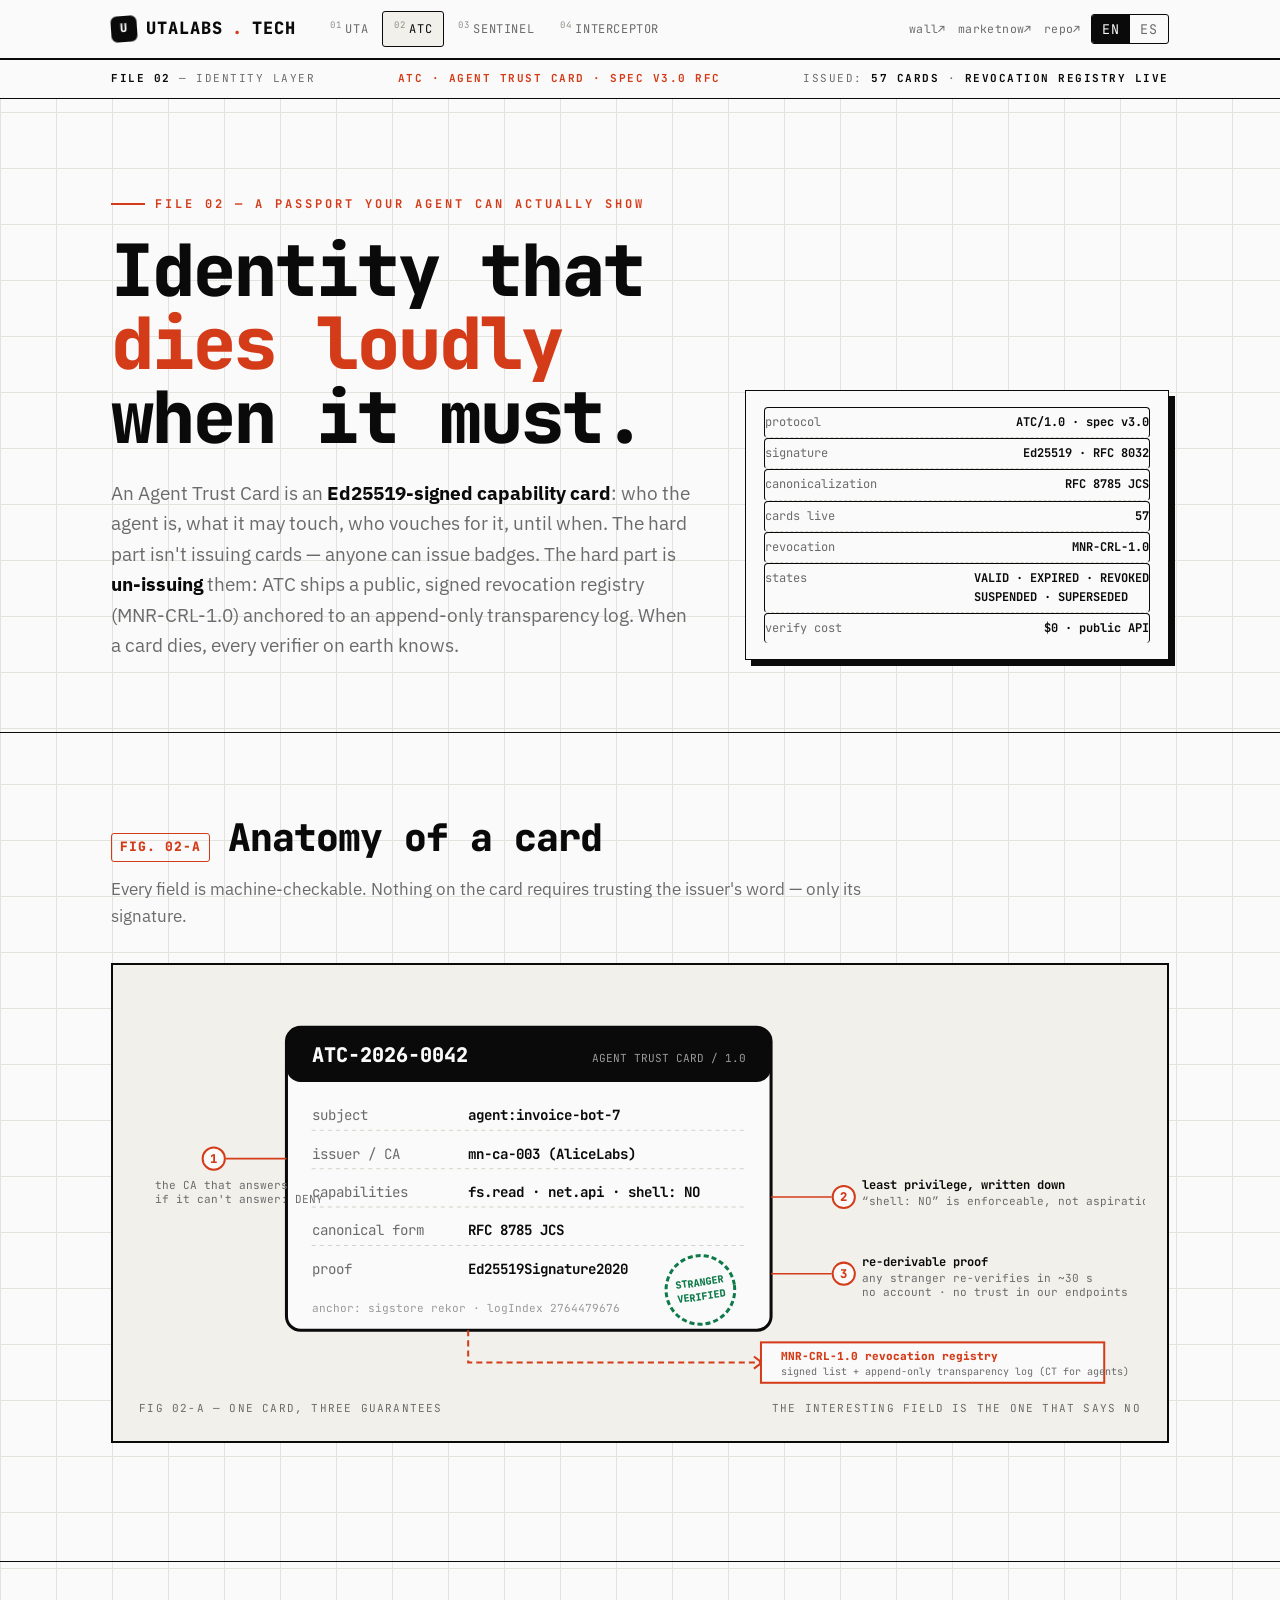
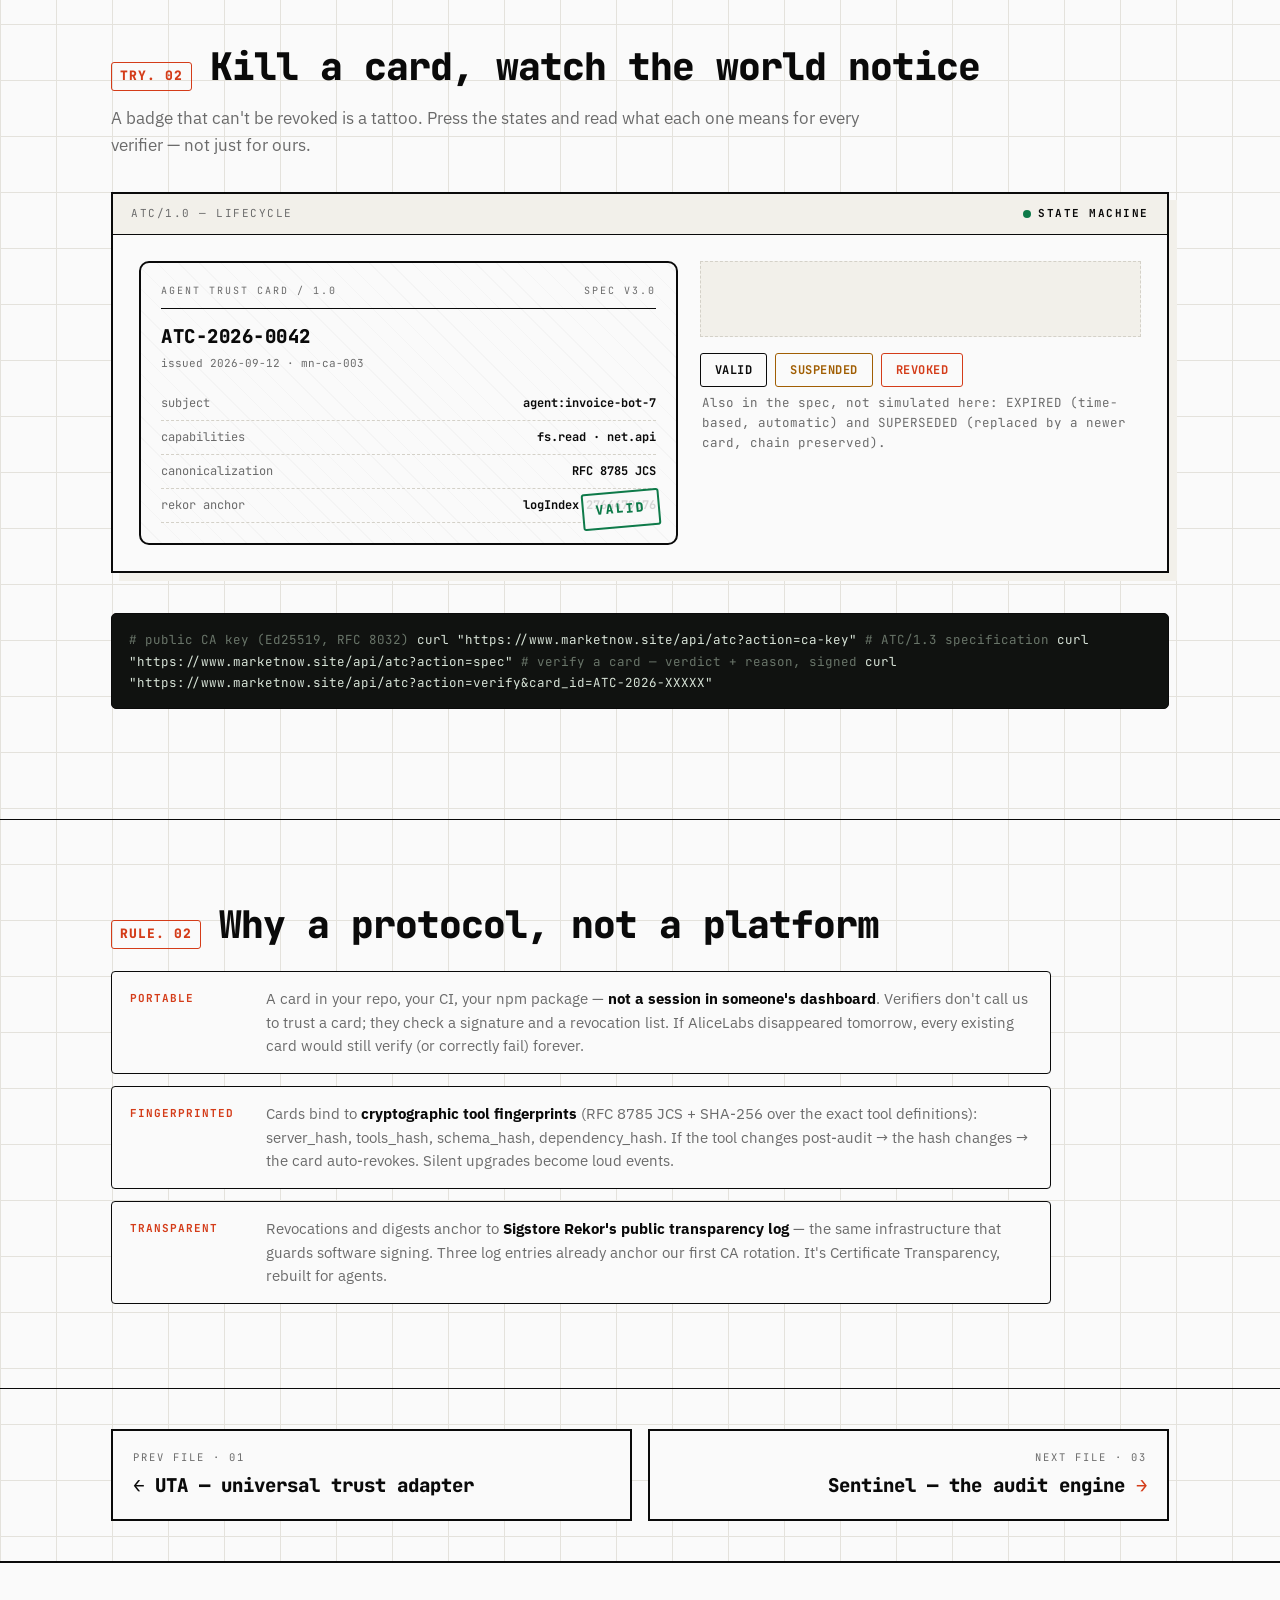
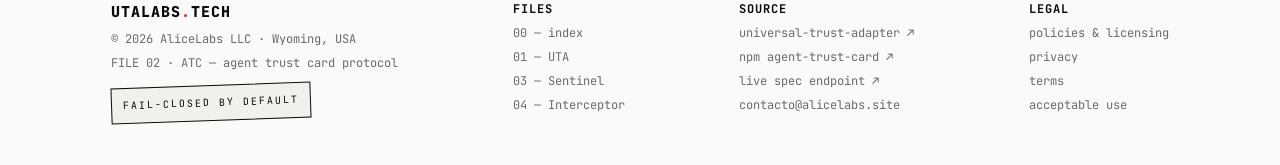
==== atc/index.html @ b71dba7b "Rebuild utalabs.tech as multi-file product cabinet - remove old single-page UTA site - add FILE 01-0" ====
<!DOCTYPE html>
<html lang="en" data-lang="en">
<head>
<meta charset="UTF-8">
<meta name="viewport" content="width=device-width, initial-scale=1.0">
<title>FILE 02 · ATC — agent trust card protocol · utalabs.tech</title>
<meta name="description" content="ATC/1.0 — the Agent Trust Card protocol: Ed25519-signed capability cards for AI agents, RFC 8785 canonicalization, public revocation registry (MNR-CRL-1.0) and a five-state lifecycle. 57 cards live. By AliceLabs LLC.">
<link rel="canonical" href="https://utalabs.tech/atc/">
<link rel="icon" href="data:image/svg+xml,%3Csvg xmlns='http://www.w3.org/2000/svg' viewBox='0 0 32 32'%3E%3Crect width='32' height='32' rx='6' fill='%230a0a0a'/%3E%3Cpath d='M8 10 L8 22 M8 22 L16 9 L24 22 M24 10 L24 22' stroke='%23d43c19' stroke-width='2.6' fill='none' stroke-linecap='square'/%3E%3C/svg%3E">
<link rel="preconnect" href="https://fonts.googleapis.com">
<link rel="preconnect" href="https://fonts.gstatic.com" crossorigin>
<link href="https://fonts.googleapis.com/css2?family=JetBrains+Mono:wght@400;500;700;800&family=IBM+Plex+Sans:wght@400;500;600;700&display=swap" rel="stylesheet">
<link rel="stylesheet" href="/assets/site.css">
</head>
<body>

<nav class="topbar">
  <div class="wrap">
    <a class="brand" href="/"><span class="stamp">U</span>UTALABS<span style="color:var(--signal)">.</span>TECH</a>
    <div class="navfiles">
      <a href="/uta/"><sup>01</sup>UTA</a>
      <a href="/atc/" class="on"><sup>02</sup>ATC</a>
      <a href="/sentinel/"><sup>03</sup>SENTINEL</a>
      <a href="/interceptor/"><sup>04</sup>INTERCEPTOR</a>
    </div>
    <div class="navright">
      <div class="extlinks">
        <a href="https://wall.utalabs.tech">wall↗</a>
        <a href="https://www.marketnow.site">marketnow↗</a>
        <a href="https://github.com/alicelabs-llc/universal-trust-adapter">repo↗</a>
      </div>
      <div class="langsw">
        <button data-setlang="en" class="on">EN</button>
        <button data-setlang="es">ES</button>
      </div>
    </div>
  </div>
</nav>

<div class="filestrip">
  <div class="wrap">
    <span><b>FILE 02</b> — identity layer</span>
    <span class="fs-signal">ATC · agent trust card · spec v3.0 RFC</span>
    <span>issued: <b>57 cards</b> · <b class="ok">revocation registry live</b></span>
  </div>
</div>

<header class="hero">
  <div class="wrap herorow">
    <div>
      <div class="kick" data-en="File 02 — a passport your agent can actually show" data-es="Archivo 02 — un pasaporte que tu agente sí puede mostrar">File 02 — a passport your agent can actually show</div>
      <h1 class="mega" data-en='Identity that <em>dies loudly</em> when it must.' data-es='Identidad que <em>muere en voz alta</em> cuando debe hacerlo.'>Identity that <em>dies loudly</em> when it must.</h1>
      <p class="tagline" data-en="An Agent Trust Card is an <b>Ed25519-signed capability card</b>: who the agent is, what it may touch, who vouches for it, until when. The hard part isn't issuing cards — anyone can issue badges. The hard part is <b>un-issuing</b> them: ATC ships a public, signed revocation registry (MNR-CRL-1.0) anchored to an append-only transparency log. When a card dies, every verifier on earth knows." data-es="Una Agent Trust Card es una <b>tarjeta de capacidades firmada con Ed25519</b>: quién es el agente, qué puede tocar, quién responde por él, hasta cuándo. Lo difícil no es emitir tarjetas — cualquiera emite badges. Lo difícil es <b>des-emitirlas</b>: ATC trae un registro público de revocación firmado (MNR-CRL-1.0) anclado a un log de transparencia append-only. Cuando una tarjeta muere, todo verificador del planeta se entera.">
        An Agent Trust Card is an <b>Ed25519-signed capability card</b>: who the agent is, what it may touch, who vouches for it, until when. The hard part isn't issuing cards — anyone can issue badges. The hard part is <b>un-issuing</b> them: ATC ships a public, signed revocation registry (MNR-CRL-1.0) anchored to an append-only transparency log. When a card dies, every verifier on earth knows.
      </p>
    </div>
    <aside class="herometa rv">
      <div class="row"><span>protocol</span><b>ATC/1.0 · spec v3.0</b></div>
      <div class="row"><span>signature</span><b>Ed25519 · RFC 8032</b></div>
      <div class="row"><span>canonicalization</span><b>RFC 8785 JCS</b></div>
      <div class="row"><span>cards live</span><b>57</b></div>
      <div class="row"><span>revocation</span><b>MNR-CRL-1.0</b></div>
      <div class="row"><span>states</span><b>VALID · EXPIRED · REVOKED<br>SUSPENDED · SUPERSEDED</b></div>
      <div class="row"><span>verify cost</span><b class="ok">$0 · public API</b></div>
    </aside>
  </div>
</header>

<!-- ============ CARD ANATOMY ============ -->
<section class="blk">
  <div class="wrap">
    <div class="sec-head rv"><span class="no">FIG. 02-A</span><h2 data-en="Anatomy of a card" data-es="Anatomía de una tarjeta">Anatomy of a card</h2></div>
    <p class="lede rv" data-en="Every field is machine-checkable. Nothing on the card requires trusting the issuer's word — only its signature." data-es="Cada campo es verificable por máquina. Nada en la tarjeta requiere confiar en la palabra del emisor — solo en su firma.">
      Every field is machine-checkable. Nothing on the card requires trusting the issuer's word — only its signature.
    </p>
    <figure class="dgm fig rv">
      <svg viewBox="0 0 1000 400" width="100%" style="min-width:700px" role="img" aria-label="ATC card anatomy">
        <!-- card body -->
        <g>
          <rect x="150" y="40" width="480" height="300" rx="14" fill="#fafafa" stroke="#0a0a0a" stroke-width="3"/>
          <rect x="150" y="40" width="480" height="54" rx="14" fill="#0a0a0a"/>
          <text x="175" y="74" font-family="JetBrains Mono" font-weight="800" font-size="20" fill="#fafafa">ATC-2026-0042</text>
          <text x="605" y="74" text-anchor="end" font-family="JetBrains Mono" font-size="11" fill="#9a9a9a">AGENT TRUST CARD / 1.0</text>
          <g font-family="JetBrains Mono" font-size="14">
            <text x="175" y="132" fill="#6b6b6b">subject</text><text x="330" y="132" fill="#0a0a0a" font-weight="700">agent:invoice-bot-7</text>
            <line x1="175" y1="142" x2="605" y2="142" stroke="#d4d1c8" stroke-width="1" stroke-dasharray="4 4"/>
            <text x="175" y="170" fill="#6b6b6b">issuer / CA</text><text x="330" y="170" fill="#0a0a0a" font-weight="700">mn-ca-003 (AliceLabs)</text>
            <line x1="175" y1="180" x2="605" y2="180" stroke="#d4d1c8" stroke-width="1" stroke-dasharray="4 4"/>
            <text x="175" y="208" fill="#6b6b6b">capabilities</text><text x="330" y="208" fill="#0a0a0a" font-weight="700">fs.read · net.api · shell: NO</text>
            <line x1="175" y1="218" x2="605" y2="218" stroke="#d4d1c8" stroke-width="1" stroke-dasharray="4 4"/>
            <text x="175" y="246" fill="#6b6b6b">canonical form</text><text x="330" y="246" fill="#0a0a0a" font-weight="700">RFC 8785 JCS</text>
            <line x1="175" y1="256" x2="605" y2="256" stroke="#d4d1c8" stroke-width="1" stroke-dasharray="4 4"/>
            <text x="175" y="284" fill="#6b6b6b">proof</text><text x="330" y="284" fill="#0a0a0a" font-weight="700">Ed25519Signature2020</text>
            <text x="175" y="322" fill="#9a9a9a" font-size="11">anchor: sigstore rekor · logIndex 2764479676</text>
          </g>
          <!-- seal -->
          <g transform="rotate(-8 560 300)">
            <circle cx="560" cy="300" r="34" fill="none" stroke="#0e7a49" stroke-width="3" stroke-dasharray="5 3"/>
            <text x="560" y="296" text-anchor="middle" font-family="JetBrains Mono" font-size="10" font-weight="800" fill="#0e7a49">STRANGER</text>
            <text x="560" y="310" text-anchor="middle" font-family="JetBrains Mono" font-size="10" font-weight="800" fill="#0e7a49">VERIFIED</text>
          </g>
        </g>
        <!-- callouts -->
        <g font-family="JetBrains Mono" font-size="12" fill="#0a0a0a">
          <line x1="150" y1="170" x2="90" y2="170" stroke="#d43c19" stroke-width="1.6"/>
          <circle cx="78" cy="170" r="11" fill="#fafafa" stroke="#d43c19" stroke-width="2"/>
          <text x="78" y="174" text-anchor="middle" fill="#d43c19" font-weight="800">1</text>
          <text x="20" y="200" fill="#6b6b6b" font-size="11">the CA that answers</text>
          <text x="20" y="214" fill="#6b6b6b" font-size="11">if it can't answer: DENY</text>

          <line x1="630" y1="208" x2="690" y2="208" stroke="#d43c19" stroke-width="1.6"/>
          <circle cx="702" cy="208" r="11" fill="#fafafa" stroke="#d43c19" stroke-width="2"/>
          <text x="702" y="212" text-anchor="middle" fill="#d43c19" font-weight="800">2</text>
          <text x="720" y="200" fill="#0a0a0a" font-weight="700">least privilege, written down</text>
          <text x="720" y="216" fill="#6b6b6b" font-size="11">“shell: NO” is enforceable, not aspirational</text>

          <line x1="630" y1="284" x2="690" y2="284" stroke="#d43c19" stroke-width="1.6"/>
          <circle cx="702" cy="284" r="11" fill="#fafafa" stroke="#d43c19" stroke-width="2"/>
          <text x="702" y="288" text-anchor="middle" fill="#d43c19" font-weight="800">3</text>
          <text x="720" y="276" fill="#0a0a0a" font-weight="700">re-derivable proof</text>
          <text x="720" y="292" fill="#6b6b6b" font-size="11">any stranger re-verifies in ~30 s</text>
          <text x="720" y="306" fill="#6b6b6b" font-size="11">no account · no trust in our endpoints</text>
        </g>
        <!-- revocation lane -->
        <g font-family="JetBrains Mono" font-size="11">
          <path d="M 330 340 L 330 372 L 620 372" fill="none" stroke="#d43c19" stroke-width="2" stroke-dasharray="6 4"/>
          <path d="M 613 366 L 621 372 L 613 378" fill="none" stroke="#d43c19" stroke-width="2"/>
          <rect x="620" y="352" width="340" height="40" fill="#fafafa" stroke="#d43c19" stroke-width="2"/>
          <text x="640" y="369" fill="#d43c19" font-weight="800">MNR-CRL-1.0 revocation registry</text>
          <text x="640" y="384" fill="#6b6b6b" font-size="10">signed list + append-only transparency log (CT for agents)</text>
        </g>
      </svg>
      <figcaption><span>fig 02-a — one card, three guarantees</span><span>the interesting field is the one that says NO</span></figcaption>
    </figure>
  </div>
</section>

<!-- ============ LIFECYCLE SIM ============ -->
<section class="blk">
  <div class="wrap">
    <div class="sec-head rv"><span class="no">TRY. 02</span><h2 data-en="Kill a card, watch the world notice" data-es="Mata una tarjeta, mira al mundo enterarse">Kill a card, watch the world notice</h2></div>
    <p class="lede rv" data-en="A badge that can't be revoked is a tattoo. Press the states and read what each one means for every verifier — not just for ours." data-es="Un badge que no se puede revocar es un tatuaje. Aprieta los estados y lee qué significa cada uno para todo verificador — no solo para el nuestro.">
      A badge that can't be revoked is a tattoo. Press the states and read what each one means for every verifier — not just for ours.
    </p>

    <div class="sim rv" id="atc-sim">
      <div class="sim-head">
        <span>ATC/1.0 — lifecycle</span>
        <span class="live"><i></i><span data-en="state machine" data-es="máquina de estados">state machine</span></span>
      </div>
      <div class="sim-body">
        <div class="atcgrid">
          <div class="atccard" id="atc-card" data-state="VALID">
            <div class="ac-top"><span>agent trust card / 1.0</span><span>spec v3.0</span></div>
            <div class="ac-id">ATC-2026-0042</div>
            <div class="ac-sub">issued 2026-09-12 · mn-ca-003</div>
            <div style="margin-top:14px">
              <div class="ac-field"><span>subject</span><b>agent:invoice-bot-7</b></div>
              <div class="ac-field"><span>capabilities</span><b>fs.read · net.api</b></div>
              <div class="ac-field"><span>canonicalization</span><b>RFC 8785 JCS</b></div>
              <div class="ac-field"><span>rekor anchor</span><b>logIndex 2764479676</b></div>
            </div>
            <div class="ac-state" data-en="VALID" data-es="VALID">VALID</div>
          </div>
          <div class="statelog">
            <p id="atc-log"></p>
            <div class="atc-btns">
              <button class="tbtn" data-atc="VALID" onclick="atcSet('VALID')">VALID</button>
              <button class="tbtn" data-atc="SUSPENDED" onclick="atcSet('SUSPENDED')" style="border-color:var(--amber);color:var(--amber)">SUSPENDED</button>
              <button class="tbtn danger" data-atc="REVOKED" onclick="atcSet('REVOKED')">REVOKED</button>
            </div>
            <p class="small" style="border:0;background:none;padding:6px 2px" data-en="Also in the spec, not simulated here: EXPIRED (time-based, automatic) and SUPERSEDED (replaced by a newer card, chain preserved)." data-es="También en la spec, no simulado aquí: EXPIRED (por tiempo, automático) y SUPERSEDED (reemplazada por una tarjeta más nueva, cadena preservada).">
              Also in the spec, not simulated here: EXPIRED (time-based, automatic) and SUPERSEDED (replaced by a newer card, chain preserved).
            </p>
          </div>
        </div>
      </div>
    </div>

    <div class="codebox mt2 rv">
      <div class="code"><span class="c"># public CA key (Ed25519, RFC 8032)</span>
curl "https://www.marketnow.site/api/atc?action=ca-key"

<span class="c"># ATC/1.3 specification</span>
curl "https://www.marketnow.site/api/atc?action=spec"

<span class="c"># verify a card — verdict + reason, signed</span>
curl "https://www.marketnow.site/api/atc?action=verify&amp;card_id=ATC-2026-XXXXX"</div>
    </div>
  </div>
</section>

<!-- ============ WHY IT MATTERS ============ -->
<section class="blk">
  <div class="wrap">
    <div class="sec-head rv"><span class="no">RULE. 02</span><h2 data-en="Why a protocol, not a platform" data-es="Por qué un protocolo, no una plataforma">Why a protocol, not a platform</h2></div>
    <div class="rows mt2">
      <div class="row rv"><div class="b">portable</div><p data-en="A card in your repo, your CI, your npm package — <b>not a session in someone's dashboard</b>. Verifiers don't call us to trust a card; they check a signature and a revocation list. If AliceLabs disappeared tomorrow, every existing card would still verify (or correctly fail) forever." data-es="Una tarjeta en tu repo, tu CI, tu paquete npm — <b>no una sesión en el dashboard de otro</b>. Los verificadores no nos llaman para confiar en una tarjeta; chequean una firma y una lista de revocación. Si AliceLabs desapareciera mañana, cada tarjeta existente seguiría verificando (o fallando correctamente) para siempre.">A card in your repo, your CI, your npm package — <b>not a session in someone's dashboard</b>. Verifiers don't call us to trust a card; they check a signature and a revocation list. If AliceLabs disappeared tomorrow, every existing card would still verify (or correctly fail) forever.</p></div>
      <div class="row rv"><div class="b">fingerprinted</div><p data-en="Cards bind to <b>cryptographic tool fingerprints</b> (RFC 8785 JCS + SHA-256 over the exact tool definitions): server_hash, tools_hash, schema_hash, dependency_hash. If the tool changes post-audit → the hash changes → the card auto-revokes. Silent upgrades become loud events." data-es="Las tarjetas se vinculan a <b>fingerprints criptográficos de tools</b> (RFC 8785 JCS + SHA-256 sobre las definiciones exactas): server_hash, tools_hash, schema_hash, dependency_hash. Si la tool cambia post-auditoría → el hash cambia → la tarjeta se auto-revoca. Los upgrades silenciosos se vuelven eventos ruidosos.">Cards bind to <b>cryptographic tool fingerprints</b> (RFC 8785 JCS + SHA-256 over the exact tool definitions): server_hash, tools_hash, schema_hash, dependency_hash. If the tool changes post-audit → the hash changes → the card auto-revokes. Silent upgrades become loud events.</p></div>
      <div class="row rv"><div class="b">transparent</div><p data-en="Revocations and digests anchor to <b>Sigstore Rekor's public transparency log</b> — the same infrastructure that guards software signing. Three log entries already anchor our first CA rotation. It's Certificate Transparency, rebuilt for agents." data-es="Las revocaciones y digests se anclan al <b>log público de transparencia de Sigstore Rekor</b> — la misma infraestructura que guarda la firma de software. Tres entradas del log ya anclan nuestra primera rotación de CA. Es Certificate Transparency, reconstruido para agentes.">Revocations and digests anchor to <b>Sigstore Rekor's public transparency log</b> — the same infrastructure that guards software signing. Three log entries already anchor our first CA rotation. It's Certificate Transparency, rebuilt for agents.</p></div>
    </div>
  </div>
</section>

<!-- ============ NAV ============ -->
<div class="wrap">
  <div class="filennav">
    <a href="/uta/">
      <div class="fno">prev file · 01</div>
      <div class="ft">← UTA — universal trust adapter</div>
    </a>
    <a class="next" href="/sentinel/">
      <div class="fno">next file · 03</div>
      <div class="ft">Sentinel — the audit engine <span>→</span></div>
    </a>
  </div>
</div>

<footer>
  <div class="wrap">
    <div class="fcol">
      <div class="fbrand">UTALABS<span style="color:var(--signal)">.</span>TECH</div>
      <div>© 2026 AliceLabs LLC · Wyoming, USA</div>
      <div>FILE 02 · ATC — agent trust card protocol</div>
      <div><span class="fseal">FAIL-CLOSED BY DEFAULT</span></div>
    </div>
    <div class="fcol">
      <b>FILES</b><br>
      <a href="/">00 — index</a><br>
      <a href="/uta/">01 — UTA</a><br>
      <a href="/sentinel/">03 — Sentinel</a><br>
      <a href="/interceptor/">04 — Interceptor</a>
    </div>
    <div class="fcol">
      <b>SOURCE</b><br>
      <a href="https://github.com/alicelabs-llc/universal-trust-adapter">universal-trust-adapter ↗</a><br>
      <a href="https://www.npmjs.com/package/agent-trust-card">npm agent-trust-card ↗</a><br>
      <a href="https://www.marketnow.site/api/atc?action=spec">live spec endpoint ↗</a><br>
      <a href="mailto:contacto@alicelabs.site">contacto@alicelabs.site</a>
    </div>
    <div class="fcol">
      <b>LEGAL</b><br>
      <a href="/policies/">policies &amp; licensing</a><br>
      <a href="/policies/#privacy">privacy</a><br>
      <a href="/policies/#terms">terms</a><br>
      <a href="/policies/#aups">acceptable use</a>
    </div>
  </div>
</footer>

<script src="/assets/site.js"></script>
</body>
</html>
---- assets/site.css ----
/* ============================================================
   UTALABS.TECH — field-manual design system
   paper white / ink / signal red / pass green — no AI gradients
   ============================================================ */
:root{
  --paper:#fafafa;
  --paper-2:#f2f0ea;
  --ink:#0a0a0a;
  --signal:#d43c19;
  --pass:#0e7a49;
  --amber:#a05e03;
  --edge:#e4e2dc;
  --edge-2:#d4d1c8;
  --thread:#9a9a9a;
  --muted:#6b6b6b;
  --faint:#8f8d86;
  --mono:'JetBrains Mono','IBM Plex Mono',ui-monospace,'Courier New',monospace;
  --sans:'IBM Plex Sans',-apple-system,BlinkMacSystemFont,'Segoe UI',Roboto,Arial,sans-serif;
  --gutter:clamp(18px,4vw,64px);
  --maxw:1160px;
}
*{margin:0;padding:0;box-sizing:border-box}
html{scroll-behavior:smooth}
body{
  background:var(--paper);
  color:var(--ink);
  font-family:var(--sans);
  font-size:16px;
  line-height:1.6;
  -webkit-font-smoothing:antialiased;
  background-image:
    linear-gradient(var(--edge) 1px,transparent 1px),
    linear-gradient(90deg,var(--edge) 1px,transparent 1px);
  background-size:56px 56px;
}
::selection{background:var(--signal);color:#fff}
a{color:inherit}
img,svg{display:block;max-width:100%}
button{font-family:inherit;cursor:pointer}
.wrap{max-width:var(--maxw);margin:0 auto;padding:0 var(--gutter)}

/* ---------- top file tab / nav ---------- */
.topbar{
  position:sticky;top:0;z-index:50;
  background:rgba(250,250,250,.94);
  backdrop-filter:blur(8px);
  border-bottom:2px solid var(--ink);
}
.topbar .wrap{
  display:flex;align-items:center;gap:18px;
  min-height:58px;flex-wrap:wrap;padding-top:6px;padding-bottom:6px;
}
.brand{
  font-family:var(--mono);font-weight:800;font-size:17px;
  letter-spacing:1px;text-decoration:none;display:flex;align-items:center;gap:9px;
  white-space:nowrap;
}
.brand .stamp{
  width:26px;height:26px;border:2px solid var(--ink);border-radius:6px;
  display:grid;place-items:center;font-size:12px;font-weight:800;
  background:var(--ink);color:var(--paper);
  transform:rotate(-4deg);
}
.navfiles{display:flex;gap:2px;flex-wrap:wrap;align-items:center;margin-left:4px}
.navfiles a{
  font-family:var(--mono);font-size:12px;letter-spacing:.6px;
  text-decoration:none;padding:6px 11px;border:1px solid transparent;
  color:var(--muted);border-radius:3px;white-space:nowrap;
}
.navfiles a sup{color:var(--faint);font-size:9px;margin-right:4px}
.navfiles a:hover{color:var(--ink);border-color:var(--ink)}
.navfiles a.on{color:var(--ink);border-color:var(--ink);background:var(--paper-2)}
.navright{margin-left:auto;display:flex;gap:10px;align-items:center}
.extlinks{display:flex;gap:12px}
.extlinks a{
  font-family:var(--mono);font-size:11.5px;color:var(--muted);
  text-decoration:none;letter-spacing:.4px;white-space:nowrap;
}
.extlinks a:hover{color:var(--signal)}
.langsw{
  display:flex;border:1.5px solid var(--ink);border-radius:3px;overflow:hidden;
  font-family:var(--mono);font-size:11px;font-weight:700;
}
.langsw button{
  background:transparent;border:0;padding:5px 10px;color:var(--muted);
  letter-spacing:1px;
}
.langsw button.on{background:var(--ink);color:var(--paper)}

/* ---------- dossier header strip ---------- */
.filestrip{border-bottom:1.5px solid var(--ink);background:var(--paper)}
.filestrip .wrap{
  display:flex;justify-content:space-between;gap:14px;flex-wrap:wrap;
  padding-top:10px;padding-bottom:10px;
  font-family:var(--mono);font-size:11px;letter-spacing:1.5px;
  color:var(--muted);text-transform:uppercase;
}
.filestrip b{color:var(--ink)}
.filestrip .fs-signal{color:var(--signal);font-weight:700}

/* ---------- hero ---------- */
.hero{padding:clamp(48px,8vw,96px) 0 clamp(40px,6vw,72px);border-bottom:1.5px solid var(--ink)}
.kick{
  font-family:var(--mono);font-size:12px;letter-spacing:3px;text-transform:uppercase;
  color:var(--signal);font-weight:700;margin-bottom:20px;display:flex;align-items:center;gap:10px;
}
.kick::before{content:"";width:34px;height:2px;background:var(--signal)}
h1.mega{
  font-family:var(--mono);
  font-size:clamp(34px,6.4vw,72px);
  line-height:1.02;font-weight:800;letter-spacing:-2px;
  max-width:900px;
}
h1.mega em{font-style:normal;color:var(--signal)}
h1.mega .hl{background:linear-gradient(transparent 58%,rgba(212,60,25,.22) 58%)}
.tagline{margin-top:24px;font-size:clamp(16px,2vw,19px);color:var(--muted);max-width:680px}
.tagline b{color:var(--ink)}
.herorow{display:grid;grid-template-columns:1.25fr .9fr;gap:44px;align-items:end}
@media(max-width:900px){.herorow{grid-template-columns:1fr}}
.herometa{
  font-family:var(--mono);font-size:12px;color:var(--muted);
  border:1.5px solid var(--ink);background:var(--paper);
  padding:16px 18px;box-shadow:6px 6px 0 var(--ink);
}
.herometa .row{display:flex;justify-content:space-between;gap:12px;padding:5px 0;border-bottom:1px dashed var(--edge-2)}
.herometa .row:last-child{border-bottom:0}
.herometa .row b{color:var(--ink)}
.herometa .ok{color:var(--pass);font-weight:700}

/* ---------- sections ---------- */
section.blk{padding:clamp(44px,7vw,84px) 0;border-bottom:1.5px solid var(--ink)}
.sec-head{display:flex;align-items:baseline;gap:18px;flex-wrap:wrap;margin-bottom:14px}
.sec-head .no{
  font-family:var(--mono);font-weight:800;font-size:13px;color:var(--signal);
  border:1.5px solid var(--signal);border-radius:3px;padding:3px 8px;letter-spacing:1px;
}
.sec-head h2{
  font-family:var(--mono);font-size:clamp(24px,3.6vw,38px);
  font-weight:800;letter-spacing:-1px;line-height:1.08;
}
.lede{color:var(--muted);font-size:16.5px;max-width:760px;margin-bottom:34px}
.lede b{color:var(--ink)}

/* ---------- product cards (home) ---------- */
.grid-products{display:grid;grid-template-columns:repeat(2,1fr);gap:20px}
@media(max-width:860px){.grid-products{grid-template-columns:1fr}}
.pcard{
  border:2px solid var(--ink);background:var(--paper);
  display:flex;flex-direction:column;text-decoration:none;
  transition:transform .16s ease,box-shadow .16s ease;position:relative;overflow:hidden;
}
.pcard:hover{transform:translate(-3px,-3px);box-shadow:7px 7px 0 var(--ink)}
.pcard .pc-top{
  display:flex;justify-content:space-between;align-items:center;gap:10px;
  padding:12px 16px;border-bottom:1.5px solid var(--ink);
  font-family:var(--mono);font-size:11px;letter-spacing:1.5px;text-transform:uppercase;color:var(--muted);
}
.pcard .pc-top .idx{color:var(--signal);font-weight:800}
.pcard .pc-body{padding:20px 20px 14px;display:grid;grid-template-columns:1fr;gap:14px}
.pcard h3{font-family:var(--mono);font-size:21px;font-weight:800;letter-spacing:-.5px}
.pcard h3 small{display:block;font-size:11px;letter-spacing:2px;color:var(--muted);font-weight:500;margin-top:3px;text-transform:uppercase}
.pcard p{color:var(--muted);font-size:14.5px}
.pcard p b{color:var(--ink)}
.pcard .pc-art{border:1.5px dashed var(--edge-2);background:var(--paper-2);padding:10px;margin-top:auto}
.pcard .pc-foot{
  display:flex;justify-content:space-between;align-items:center;gap:10px;
  padding:11px 16px;border-top:1.5px solid var(--ink);
  font-family:var(--mono);font-size:11.5px;letter-spacing:1px;
}
.pcard .pc-foot .go{color:var(--signal);font-weight:700}
.pcard .badge{
  font-family:var(--mono);font-size:10px;font-weight:700;letter-spacing:1px;
  padding:3px 8px;border:1.5px solid var(--pass);color:var(--pass);border-radius:3px;text-transform:uppercase;
}
.pcard .badge.hook{border-color:var(--amber);color:var(--amber)}
.pcard .badge.ext{border-color:var(--muted);color:var(--muted)}

/* ---------- pipeline interactive (home) ---------- */
.pipebox{border:2px solid var(--ink);background:var(--paper);box-shadow:8px 8px 0 var(--paper-2)}
.pipe-scene{padding:18px clamp(10px,2vw,26px) 6px;overflow-x:auto}
.pipe-controls{
  display:flex;gap:10px;flex-wrap:wrap;align-items:center;
  border-top:1.5px solid var(--ink);padding:13px 18px;background:var(--paper-2);
}
.pipe-controls .lbl{font-family:var(--mono);font-size:11px;letter-spacing:1.5px;color:var(--muted);text-transform:uppercase;margin-right:4px}
.tbtn{
  font-family:var(--mono);font-size:12px;font-weight:700;letter-spacing:.5px;
  border:1.5px solid var(--ink);background:var(--paper);color:var(--ink);
  padding:8px 14px;border-radius:3px;transition:.14s;
}
.tbtn:hover{background:var(--ink);color:var(--paper)}
.tbtn.danger{border-color:var(--signal);color:var(--signal)}
.tbtn.danger:hover{background:var(--signal);color:#fff}
.tbtn.on{background:var(--ink);color:var(--paper)}
.pipe-note{
  padding:14px 18px;border-top:1.5px dashed var(--edge-2);
  font-family:var(--mono);font-size:12.5px;color:var(--muted);min-height:64px;
}
.pipe-note b{color:var(--ink)}
.pipe-note .v-allow{color:var(--pass);font-weight:700}
.pipe-note .v-block{color:var(--signal);font-weight:700}

/* ---------- stat strip ---------- */
.stats{display:grid;grid-template-columns:repeat(auto-fit,minmax(170px,1fr));border:2px solid var(--ink);background:var(--paper)}
.stats .st{padding:20px 18px;border-right:1.5px solid var(--ink)}
.stats .st:last-child{border-right:0}
@media(max-width:720px){.stats .st{border-bottom:1.5px solid var(--ink)}}
.stats .st .n{font-family:var(--mono);font-weight:800;font-size:clamp(22px,3vw,30px);letter-spacing:-1px;color:var(--ink)}
.stats .st .n .u{font-size:.55em;color:var(--signal)}
.stats .st .l{font-family:var(--mono);font-size:10.5px;letter-spacing:1.5px;text-transform:uppercase;color:var(--muted);margin-top:5px}

/* ---------- generic diagram frame ---------- */
.dgm{
  border:2px solid var(--ink);background:var(--paper-2);
  padding:clamp(10px,2vw,22px);overflow-x:auto;
}
.dgm figcaption{
  font-family:var(--mono);font-size:11px;letter-spacing:1.2px;color:var(--muted);
  padding:9px 4px 2px;text-transform:uppercase;display:flex;justify-content:space-between;gap:10px;flex-wrap:wrap;
}
.fig{margin:0 0 34px}

/* ---------- flow list rows ---------- */
.rows{display:flex;flex-direction:column;gap:12px;max-width:940px}
.row{
  display:flex;gap:16px;align-items:flex-start;
  border:1.5px solid var(--ink);border-radius:4px;padding:15px 18px;background:var(--paper);
}
.row .b{
  font-family:var(--mono);font-size:11px;font-weight:700;color:var(--signal);
  letter-spacing:1px;text-transform:uppercase;white-space:nowrap;min-width:120px;padding-top:3px;
}
.row p{color:var(--muted);font-size:14.8px}
.row p b{color:var(--ink)}
@media(max-width:640px){.row{flex-direction:column;gap:6px}}

/* ---------- interactive simulators ---------- */
.sim{
  border:2px solid var(--ink);background:var(--paper);
  box-shadow:8px 8px 0 var(--paper-2);margin:6px 0 40px;
}
.sim-head{
  display:flex;justify-content:space-between;align-items:center;gap:10px;flex-wrap:wrap;
  border-bottom:1.5px solid var(--ink);padding:11px 18px;background:var(--paper-2);
  font-family:var(--mono);font-size:11px;letter-spacing:1.5px;text-transform:uppercase;color:var(--muted);
}
.sim-head .live{display:inline-flex;align-items:center;gap:7px;color:var(--ink);font-weight:700}
.sim-head .live i{width:8px;height:8px;border-radius:50%;background:var(--pass);display:inline-block;animation:blink 1.6s infinite}
.sim-head .live.simon i{background:var(--signal)}
@keyframes blink{0%,100%{opacity:1}50%{opacity:.25}}
.sim-body{padding:clamp(14px,2.4vw,26px)}

/* uta translator */
.fmtgrid{display:flex;flex-wrap:wrap;gap:8px;margin-bottom:16px}
.fmt{
  font-family:var(--mono);font-size:12px;font-weight:700;
  border:1.5px solid var(--ink);background:var(--paper);padding:8px 12px;border-radius:3px;letter-spacing:.4px;
}
.fmt:hover{background:var(--paper-2)}
.fmt.on{background:var(--ink);color:var(--paper)}
.transit{display:grid;grid-template-columns:1fr 84px 1fr;gap:8px;align-items:stretch;margin-top:6px}
@media(max-width:700px){.transit{grid-template-columns:1fr}}
.tr-box{border:1.5px solid var(--ink);background:var(--paper-2);padding:14px;font-family:var(--mono);font-size:12px;min-height:150px}
.tr-box .tt{font-size:10px;letter-spacing:1.5px;color:var(--muted);text-transform:uppercase;margin-bottom:8px;padding-bottom:6px;border-bottom:1px dashed var(--edge-2)}
.tr-box .ln{padding:3px 0;color:var(--ink);white-space:pre-wrap;word-break:break-all}
.tr-arrow{display:grid;place-items:center;font-family:var(--mono);font-weight:800;color:var(--muted);font-size:12px}
.tr-arrow .pulse{color:var(--signal);font-size:20px}
.tr-verdict{
  margin-top:14px;border:1.5px solid var(--pass);border-radius:3px;padding:11px 15px;
  font-family:var(--mono);font-size:12.5px;color:var(--pass);font-weight:700;background:rgba(14,122,73,.06);
}
.tr-verdict.deny{border-color:var(--signal);color:var(--signal);background:rgba(212,60,25,.06)}

/* atc card machine */
.atcgrid{display:grid;grid-template-columns:1.1fr .9fr;gap:22px}
@media(max-width:820px){.atcgrid{grid-template-columns:1fr}}
.atccard{
  border:2px solid var(--ink);border-radius:10px;padding:20px;background:var(--paper);
  position:relative;font-family:var(--mono);min-height:250px;
  background-image:repeating-linear-gradient(45deg,transparent 0 14px,rgba(10,10,10,.025) 14px 15px);
  transition:.25s;
}
.atccard .ac-top{display:flex;justify-content:space-between;font-size:10px;letter-spacing:2px;color:var(--muted);text-transform:uppercase;border-bottom:1.5px solid var(--ink);padding-bottom:9px;margin-bottom:13px}
.atccard .ac-id{font-size:19px;font-weight:800;letter-spacing:.5px}
.atccard .ac-sub{font-size:11px;color:var(--muted);margin-top:3px}
.atccard .ac-field{display:flex;justify-content:space-between;gap:10px;font-size:12px;padding:7px 0;border-bottom:1px dashed var(--edge-2)}
.atccard .ac-field span{color:var(--muted)}
.atccard .ac-state{
  position:absolute;right:16px;bottom:16px;
  font-size:13px;font-weight:800;letter-spacing:2px;
  border:2px solid var(--pass);color:var(--pass);padding:6px 12px;border-radius:3px;
  transform:rotate(-5deg);background:rgba(250,250,250,.85);
}
.atccard[data-state="SUSPENDED"] .ac-state{border-color:var(--amber);color:var(--amber)}
.atccard[data-state="REVOKED"] .ac-state{border-color:var(--signal);color:var(--signal)}
.atccard[data-state="REVOKED"]{opacity:.75}
.atccard[data-state="REVOKED"]::after{
  content:"";position:absolute;inset:0;border-radius:8px;
  background:repeating-linear-gradient(-45deg,rgba(212,60,25,.08) 0 12px,transparent 12px 24px);
  pointer-events:none;
}
.atc-btns{display:flex;flex-wrap:wrap;gap:8px;margin-top:16px}
.statelog p{font-family:var(--mono);font-size:12.5px;color:var(--muted);min-height:76px;padding:12px;border:1.5px dashed var(--edge-2);background:var(--paper-2);margin-bottom:12px}
.statelog p b{color:var(--ink)}
.statelog p .bad{color:var(--signal);font-weight:700}
.statelog p .warn{color:var(--amber);font-weight:700}
.statelog p .good{color:var(--pass);font-weight:700}

/* sentinel scanner */
.scan-grid{display:grid;grid-template-columns:1fr 1fr;gap:22px}
@media(max-width:820px){.scan-grid{grid-template-columns:1fr}}
.layers{display:flex;flex-direction:column;gap:6px}
.layer{
  display:flex;align-items:center;gap:12px;font-family:var(--mono);font-size:12px;
  border:1.5px solid var(--edge-2);background:var(--paper);padding:9px 13px;border-radius:3px;color:var(--muted);
  transition:.2s;
}
.layer .no{font-weight:800;color:var(--faint);min-width:26px}
.layer .nm{flex:1}
.layer .rst{font-size:10px;letter-spacing:1px;font-weight:700;min-width:64px;text-align:right}
.layer.wait{border-color:var(--ink)}
.layer.run{border-color:var(--ink);background:#fff;color:var(--ink)}
.layer.run .no::after{content:"";display:inline-block;width:9px;height:9px;border:2px solid var(--signal);border-top-color:transparent;border-radius:50%;margin-left:7px;animation:spin .7s linear infinite;vertical-align:-1px}
@keyframes spin{to{transform:rotate(360deg)}}
.layer.ok{border-color:var(--pass)}
.layer.ok .rst{color:var(--pass)}
.layer.alert{border-color:var(--signal);background:rgba(212,60,25,.05)}
.layer.alert .rst{color:var(--signal)}
.scanreport{border:1.5px solid var(--ink);background:var(--paper-2);padding:15px;font-family:var(--mono);font-size:12px;min-height:220px}
.scanreport .tt{font-size:10px;letter-spacing:1.5px;color:var(--muted);text-transform:uppercase;border-bottom:1px dashed var(--edge-2);padding-bottom:7px;margin-bottom:9px}
.scanreport .ln{padding:3px 0;white-space:pre-wrap}
.scanreport .ln.hit{color:var(--signal);font-weight:700}
.scanreport .ln.passln{color:var(--pass)}

/* interceptor policy sim */
.term{
  border:1.5px solid var(--ink);background:#101210;color:#d7e3d7;border-radius:5px;
  font-family:var(--mono);font-size:13px;overflow:hidden;
}
.term .tbar{display:flex;gap:6px;padding:9px 13px;background:#1a1c1a;border-bottom:1px solid #2a2d2a}
.term .tbar i{width:10px;height:10px;border-radius:50%;background:#3a3d3a;display:block}
.term .tbar i:first-child{background:var(--signal)}
.term .tbar span{margin-left:9px;font-size:10.5px;letter-spacing:1.5px;color:#7d8a7d}
.term .tbody{padding:15px;min-height:190px;max-height:260px;overflow-y:auto;line-height:1.75}
.term .ln{white-space:pre-wrap;word-break:break-all}
.term .pr{color:#79b879}
.term .op-allow{color:#6ee7a0;font-weight:700}
.term .op-block{color:#ff7a5c;font-weight:700}
.term .dim{color:#697569}
.tcaps{display:flex;flex-wrap:wrap;gap:8px;margin-top:14px}
.tcap{
  font-family:var(--mono);font-size:11.5px;border:1.5px solid var(--ink);
  background:var(--paper);padding:7px 11px;border-radius:3px;
}
.tcap:hover{background:var(--ink);color:var(--paper)}
.tcap.bad{border-color:var(--signal);color:var(--signal)}
.tcap.bad:hover{background:var(--signal);color:#fff}
.policetags{display:flex;flex-wrap:wrap;gap:8px;margin-top:16px}
.ptag{font-family:var(--mono);font-size:10.5px;letter-spacing:.5px;border:1px dashed var(--ink);padding:4px 9px;border-radius:3px;color:var(--muted);background:var(--paper-2)}
.ptag b{color:var(--ink)}

/* honesty policy legend */
.legend{display:flex;gap:18px;flex-wrap:wrap;font-family:var(--mono);font-size:11.5px;color:var(--muted);margin:6px 0 26px}
.legend .li{display:flex;align-items:center;gap:8px}
.legend .solid{width:34px;height:0;border-top:2.5px solid var(--ink)}
.legend .dashed{width:34px;height:0;border-top:2.5px dashed var(--ink)}

/* two-col prose */
.duo{display:grid;grid-template-columns:1fr 1fr;gap:22px}
@media(max-width:820px){.duo{grid-template-columns:1fr}}
.note{
  border:1.5px solid var(--ink);border-left-width:6px;padding:16px 18px;background:var(--paper-2);
  font-size:14.5px;color:var(--muted);
}
.note b{color:var(--ink)}
.note.red{border-left-color:var(--signal)}
.note.green{border-left-color:var(--pass)}
.note.amber{border-left-color:var(--amber)}

/* code / terminal static */
.code{
  font-family:var(--mono);font-size:12.5px;background:#101210;color:#d7e3d7;
  border-radius:5px;padding:15px 17px;overflow-x:auto;line-height:1.7;
  border:1.5px solid var(--ink);
}
.code .c{color:#697569}
.code .k{color:#e8b16b}
.code .s{color:#9ad29a}
.code .hl2{color:#ff9d85}
.codebox{margin:0 0 26px}

/* faq */
.faq{border-top:1.5px solid var(--ink);max-width:940px}
.faq details{border-bottom:1.5px solid var(--ink)}
.faq summary{
  list-style:none;cursor:pointer;display:flex;justify-content:space-between;gap:14px;align-items:center;
  padding:17px 4px;font-family:var(--mono);font-size:14.5px;font-weight:700;
}
.faq summary::-webkit-details-marker{display:none}
.faq summary .pm{font-family:var(--mono);color:var(--signal);font-weight:800;font-size:17px}
.faq details[open] summary .pm{transform:rotate(45deg)}
.faq .fa{padding:0 4px 18px;color:var(--muted);font-size:14.5px;max-width:800px}
.faq .fa b{color:var(--ink)}

/* evidence table */
.ev{width:100%;border-collapse:collapse;font-size:13.5px}
.ev th{
  font-family:var(--mono);font-size:10.5px;letter-spacing:1.5px;text-transform:uppercase;
  color:var(--muted);text-align:left;padding:10px 12px;border-bottom:2px solid var(--ink);
}
.ev td{padding:12px;border-bottom:1px solid var(--edge-2);vertical-align:top;color:var(--muted)}
.ev td:first-child{font-family:var(--mono);font-weight:700;color:var(--ink);white-space:nowrap}
.ev td a{color:var(--signal);text-decoration:none;border-bottom:1px solid rgba(212,60,25,.35)}
.ev td a:hover{border-bottom-color:var(--signal)}
.evwrap{overflow-x:auto;margin:0 0 10px}

/* page footer nav (next file / prev file) */
.filennav{display:grid;grid-template-columns:1fr 1fr;gap:16px;padding:40px 0}
@media(max-width:700px){.filennav{grid-template-columns:1fr}}
.filennav a{
  border:2px solid var(--ink);padding:18px 20px;text-decoration:none;background:var(--paper);
  transition:.15s;display:block;
}
.filennav a:hover{box-shadow:6px 6px 0 var(--ink);transform:translate(-2px,-2px)}
.filennav .fno{font-family:var(--mono);font-size:10.5px;letter-spacing:2px;color:var(--muted);text-transform:uppercase}
.filennav .ft{font-family:var(--mono);font-weight:800;font-size:19px;margin-top:5px}
.filennav .next{text-align:right}
.filennav .ft span{color:var(--signal)}

/* footer */
footer{border-top:2.5px solid var(--ink);padding:34px 0 44px;background:var(--paper)}
footer .wrap{display:flex;justify-content:space-between;gap:18px;flex-wrap:wrap}
footer .fcol{font-family:var(--mono);font-size:12px;color:var(--muted);line-height:2}
footer .fcol a{color:var(--muted);text-decoration:none}
footer .fcol a:hover{color:var(--signal)}
footer .fcol b{color:var(--ink);letter-spacing:1px}
footer .fbrand{font-family:var(--mono);font-weight:800;font-size:15px;color:var(--ink);letter-spacing:1px}
footer .fseal{
  margin-top:10px;display:inline-block;border:1.5px solid var(--ink);padding:7px 11px;
  font-size:10px;letter-spacing:2px;transform:rotate(-2deg);color:var(--ink);background:var(--paper-2);
}

/* ---------- scroll reveal ---------- */
.rv{opacity:0;transform:translateY(16px);transition:opacity .6s ease,transform .6s ease}
.rv.in{opacity:1;transform:none}
@media(prefers-reduced-motion:reduce){
  .rv{opacity:1;transform:none;transition:none}
  *{animation-duration:.001s !important}
}

/* utility */
.mt2{margin-top:22px}.mt4{margin-top:44px}
.mono{font-family:var(--mono)}
.small{font-size:13px;color:var(--muted)}
.sig{color:var(--signal)}.ok{color:var(--pass)}
.uplink{font-family:var(--mono);font-size:12px;color:var(--muted);text-decoration:none;letter-spacing:1px}
.uplink:hover{color:var(--signal)}
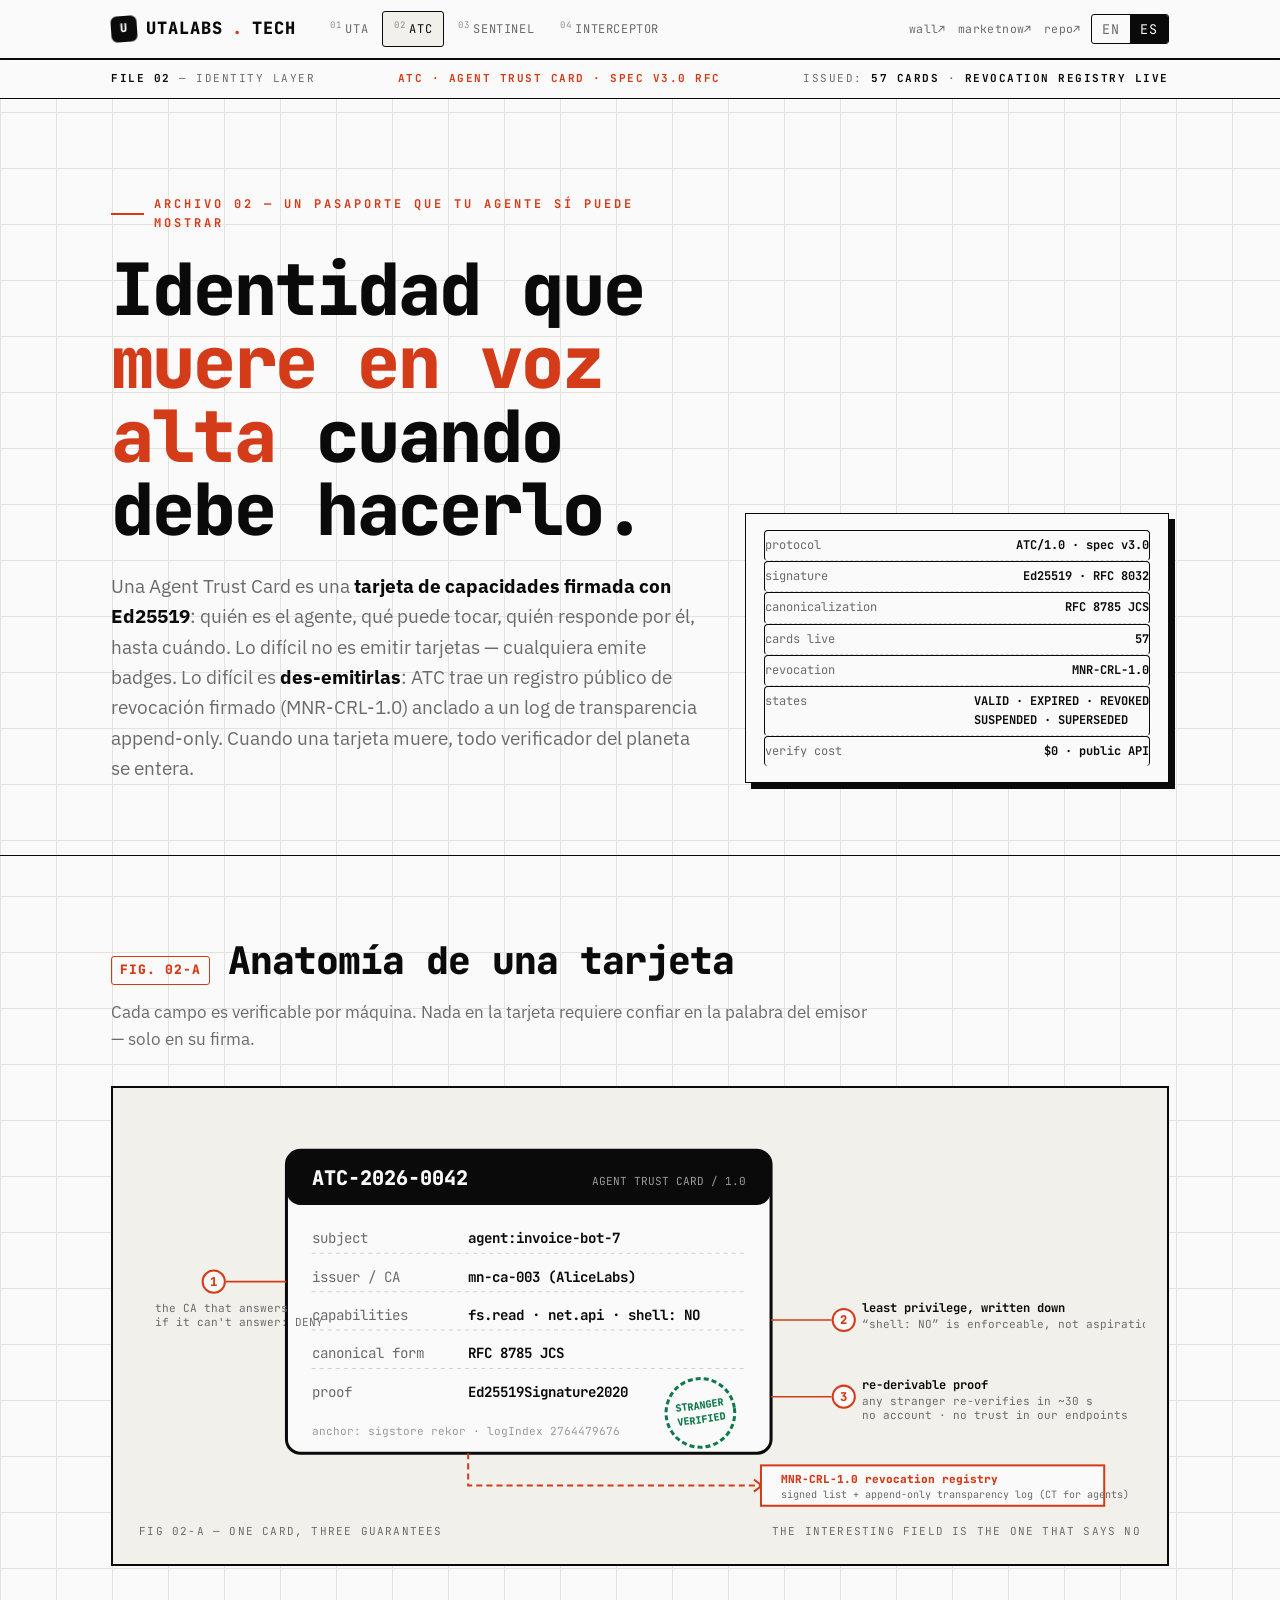
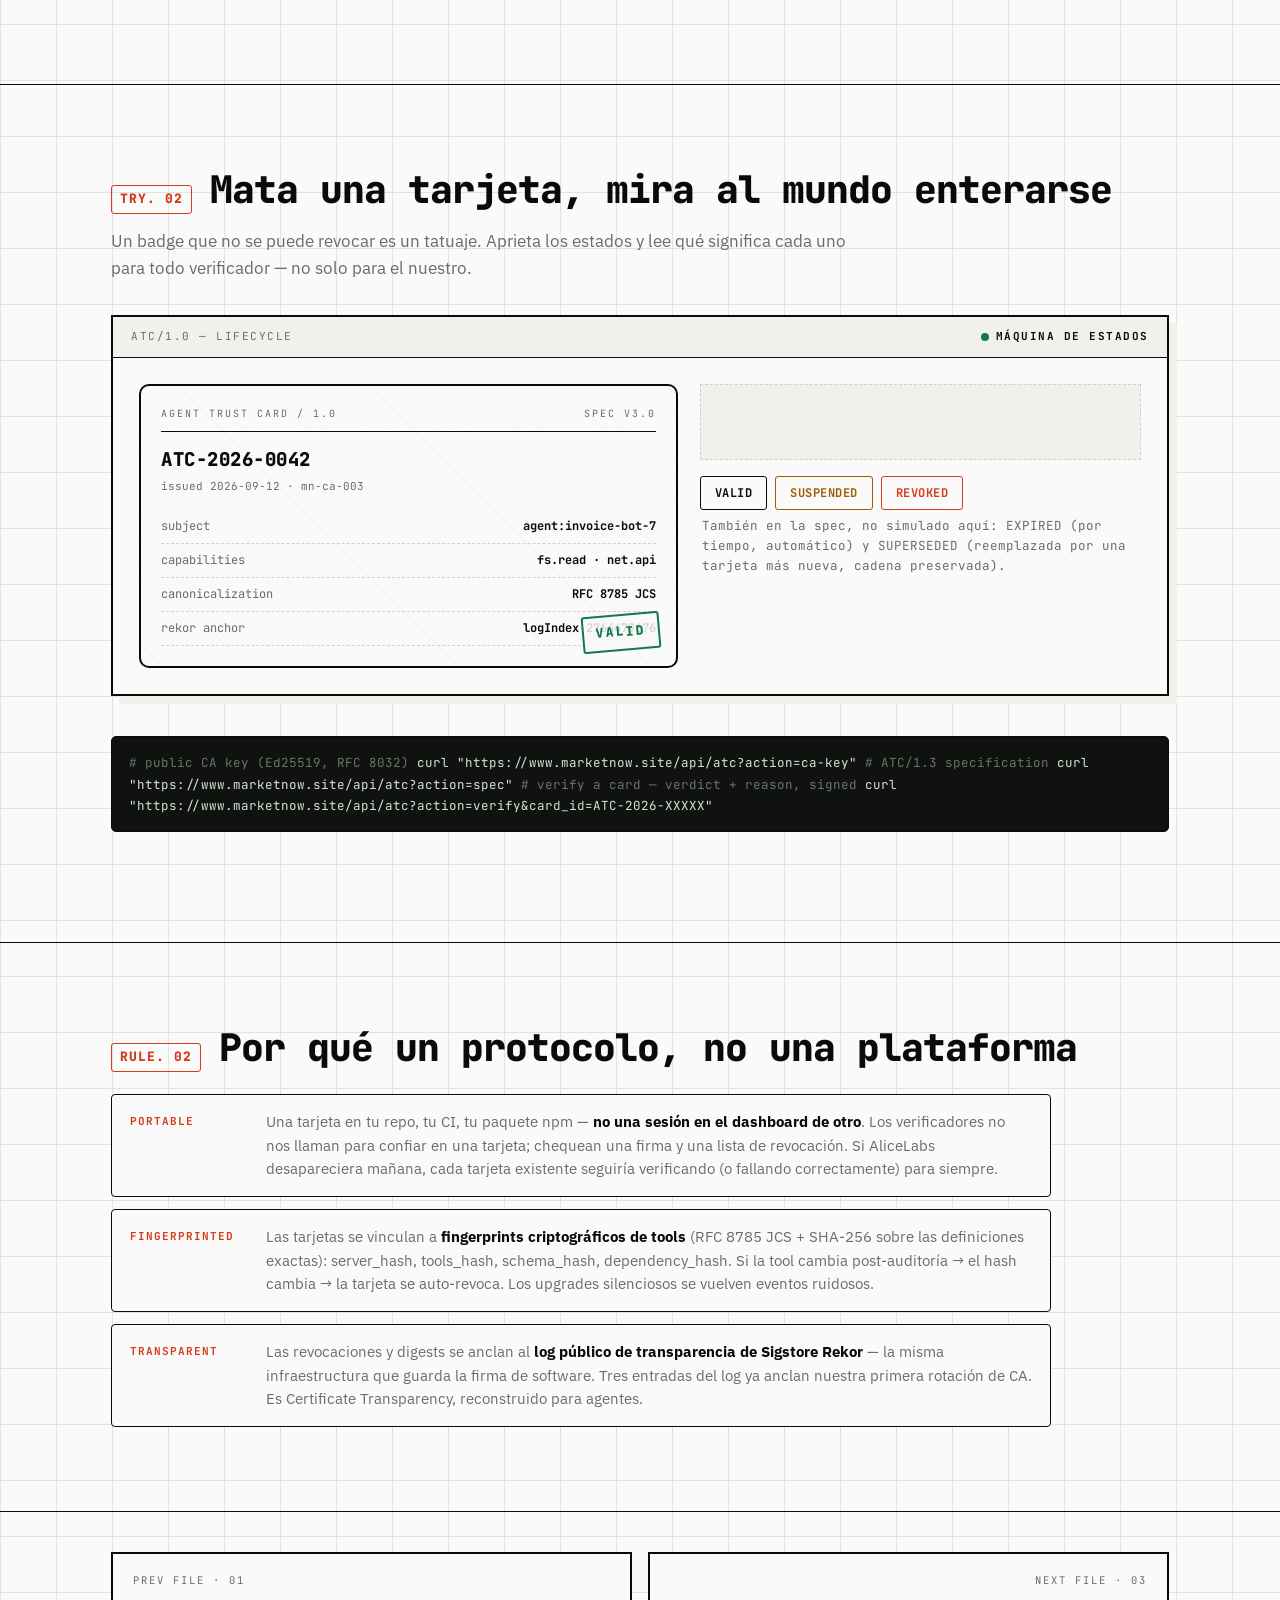
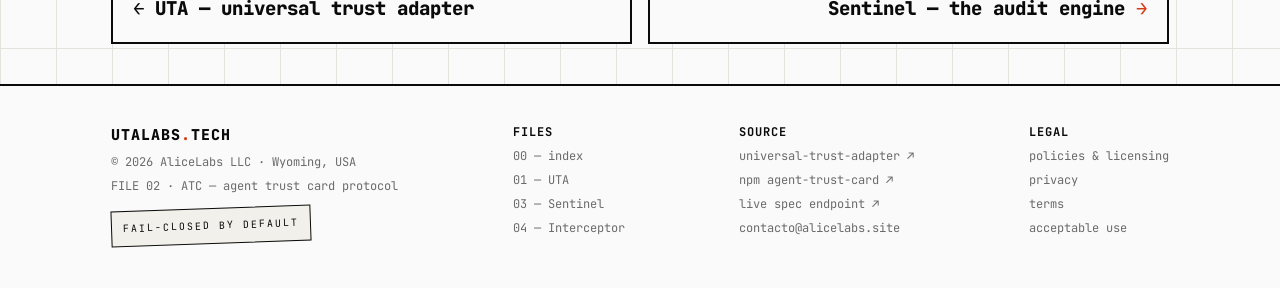
==== commit ddc40ada: "español por defecto: contenido estático en ES, inglés en data-en · títulos y meta en ES · el selecto" ====
--- a/atc/index.html
+++ b/atc/index.html
@@ -1,184 +1,168 @@
 <!DOCTYPE html>
-<html lang="en" data-lang="en">
+
+<html data-lang="es" lang="es">
 <head>
-<meta charset="UTF-8">
-<meta name="viewport" content="width=device-width, initial-scale=1.0">
-<title>FILE 02 · ATC — agent trust card protocol · utalabs.tech</title>
-<meta name="description" content="ATC/1.0 — the Agent Trust Card protocol: Ed25519-signed capability cards for AI agents, RFC 8785 canonicalization, public revocation registry (MNR-CRL-1.0) and a five-state lifecycle. 57 cards live. By AliceLabs LLC.">
-<link rel="canonical" href="https://utalabs.tech/atc/">
-<link rel="icon" href="data:image/svg+xml,%3Csvg xmlns='http://www.w3.org/2000/svg' viewBox='0 0 32 32'%3E%3Crect width='32' height='32' rx='6' fill='%230a0a0a'/%3E%3Cpath d='M8 10 L8 22 M8 22 L16 9 L24 22 M24 10 L24 22' stroke='%23d43c19' stroke-width='2.6' fill='none' stroke-linecap='square'/%3E%3C/svg%3E">
-<link rel="preconnect" href="https://fonts.googleapis.com">
-<link rel="preconnect" href="https://fonts.gstatic.com" crossorigin>
-<link href="https://fonts.googleapis.com/css2?family=JetBrains+Mono:wght@400;500;700;800&family=IBM+Plex+Sans:wght@400;500;600;700&display=swap" rel="stylesheet">
-<link rel="stylesheet" href="/assets/site.css">
+<meta charset="utf-8"/>
+<meta content="width=device-width, initial-scale=1.0" name="viewport"/>
+<title data-en="FILE 02 · ATC — agent trust card protocol · utalabs.tech">ARCHIVO 02 · ATC — protocolo de tarjetas de confianza · utalabs.tech</title>
+<meta content="ATC/1.0 — el protocolo de Agent Trust Card: tarjetas de capacidades firmadas con Ed25519 para agentes de IA, canonicalización RFC 8785, registro público de revocación (MNR-CRL-1.0) y ciclo de vida de cinco estados. 57 tarjetas activas. Por AliceLabs LLC." name="description"/>
+<link href="https://utalabs.tech/atc/" rel="canonical"/>
+<link href="data:image/svg+xml,%3Csvg xmlns='http://www.w3.org/2000/svg' viewBox='0 0 32 32'%3E%3Crect width='32' height='32' rx='6' fill='%230a0a0a'/%3E%3Cpath d='M8 10 L8 22 M8 22 L16 9 L24 22 M24 10 L24 22' stroke='%23d43c19' stroke-width='2.6' fill='none' stroke-linecap='square'/%3E%3C/svg%3E" rel="icon"/>
+<link href="https://fonts.googleapis.com" rel="preconnect"/>
+<link crossorigin="" href="https://fonts.gstatic.com" rel="preconnect"/>
+<link href="https://fonts.googleapis.com/css2?family=JetBrains+Mono:wght@400;500;700;800&amp;family=IBM+Plex+Sans:wght@400;500;600;700&amp;display=swap" rel="stylesheet"/>
+<link href="/assets/site.css" rel="stylesheet"/>
 </head>
 <body>
-
 <nav class="topbar">
-  <div class="wrap">
-    <a class="brand" href="/"><span class="stamp">U</span>UTALABS<span style="color:var(--signal)">.</span>TECH</a>
-    <div class="navfiles">
-      <a href="/uta/"><sup>01</sup>UTA</a>
-      <a href="/atc/" class="on"><sup>02</sup>ATC</a>
-      <a href="/sentinel/"><sup>03</sup>SENTINEL</a>
-      <a href="/interceptor/"><sup>04</sup>INTERCEPTOR</a>
-    </div>
-    <div class="navright">
-      <div class="extlinks">
-        <a href="https://wall.utalabs.tech">wall↗</a>
-        <a href="https://www.marketnow.site">marketnow↗</a>
-        <a href="https://github.com/alicelabs-llc/universal-trust-adapter">repo↗</a>
-      </div>
-      <div class="langsw">
-        <button data-setlang="en" class="on">EN</button>
-        <button data-setlang="es">ES</button>
-      </div>
-    </div>
-  </div>
+<div class="wrap">
+<a class="brand" href="/"><span class="stamp">U</span>UTALABS<span style="color:var(--signal)">.</span>TECH</a>
+<div class="navfiles">
+<a href="/uta/"><sup>01</sup>UTA</a>
+<a class="on" href="/atc/"><sup>02</sup>ATC</a>
+<a href="/sentinel/"><sup>03</sup>SENTINEL</a>
+<a href="/interceptor/"><sup>04</sup>INTERCEPTOR</a>
+</div>
+<div class="navright">
+<div class="extlinks">
+<a href="https://wall.utalabs.tech">wall↗</a>
+<a href="https://www.marketnow.site">marketnow↗</a>
+<a href="https://github.com/alicelabs-llc/universal-trust-adapter">repo↗</a>
+</div>
+<div class="langsw">
+<button class="" data-setlang="en">EN</button>
+<button class="on" data-setlang="es">ES</button>
+</div>
+</div>
+</div>
 </nav>
-
 <div class="filestrip">
-  <div class="wrap">
-    <span><b>FILE 02</b> — identity layer</span>
-    <span class="fs-signal">ATC · agent trust card · spec v3.0 RFC</span>
-    <span>issued: <b>57 cards</b> · <b class="ok">revocation registry live</b></span>
-  </div>
-</div>
-
+<div class="wrap">
+<span><b>FILE 02</b> — identity layer</span>
+<span class="fs-signal">ATC · agent trust card · spec v3.0 RFC</span>
+<span>issued: <b>57 cards</b> · <b class="ok">revocation registry live</b></span>
+</div>
+</div>
 <header class="hero">
-  <div class="wrap herorow">
-    <div>
-      <div class="kick" data-en="File 02 — a passport your agent can actually show" data-es="Archivo 02 — un pasaporte que tu agente sí puede mostrar">File 02 — a passport your agent can actually show</div>
-      <h1 class="mega" data-en='Identity that <em>dies loudly</em> when it must.' data-es='Identidad que <em>muere en voz alta</em> cuando debe hacerlo.'>Identity that <em>dies loudly</em> when it must.</h1>
-      <p class="tagline" data-en="An Agent Trust Card is an <b>Ed25519-signed capability card</b>: who the agent is, what it may touch, who vouches for it, until when. The hard part isn't issuing cards — anyone can issue badges. The hard part is <b>un-issuing</b> them: ATC ships a public, signed revocation registry (MNR-CRL-1.0) anchored to an append-only transparency log. When a card dies, every verifier on earth knows." data-es="Una Agent Trust Card es una <b>tarjeta de capacidades firmada con Ed25519</b>: quién es el agente, qué puede tocar, quién responde por él, hasta cuándo. Lo difícil no es emitir tarjetas — cualquiera emite badges. Lo difícil es <b>des-emitirlas</b>: ATC trae un registro público de revocación firmado (MNR-CRL-1.0) anclado a un log de transparencia append-only. Cuando una tarjeta muere, todo verificador del planeta se entera.">
-        An Agent Trust Card is an <b>Ed25519-signed capability card</b>: who the agent is, what it may touch, who vouches for it, until when. The hard part isn't issuing cards — anyone can issue badges. The hard part is <b>un-issuing</b> them: ATC ships a public, signed revocation registry (MNR-CRL-1.0) anchored to an append-only transparency log. When a card dies, every verifier on earth knows.
-      </p>
-    </div>
-    <aside class="herometa rv">
-      <div class="row"><span>protocol</span><b>ATC/1.0 · spec v3.0</b></div>
-      <div class="row"><span>signature</span><b>Ed25519 · RFC 8032</b></div>
-      <div class="row"><span>canonicalization</span><b>RFC 8785 JCS</b></div>
-      <div class="row"><span>cards live</span><b>57</b></div>
-      <div class="row"><span>revocation</span><b>MNR-CRL-1.0</b></div>
-      <div class="row"><span>states</span><b>VALID · EXPIRED · REVOKED<br>SUSPENDED · SUPERSEDED</b></div>
-      <div class="row"><span>verify cost</span><b class="ok">$0 · public API</b></div>
-    </aside>
-  </div>
+<div class="wrap herorow">
+<div>
+<div class="kick" data-en="File 02 — a passport your agent can actually show">Archivo 02 — un pasaporte que tu agente sí puede mostrar</div>
+<h1 class="mega" data-en="Identity that &lt;em&gt;dies loudly&lt;/em&gt; when it must.">Identidad que <em>muere en voz alta</em> cuando debe hacerlo.</h1>
+<p class="tagline" data-en="An Agent Trust Card is an &lt;b&gt;Ed25519-signed capability card&lt;/b&gt;: who the agent is, what it may touch, who vouches for it, until when. The hard part isn't issuing cards — anyone can issue badges. The hard part is &lt;b&gt;un-issuing&lt;/b&gt; them: ATC ships a public, signed revocation registry (MNR-CRL-1.0) anchored to an append-only transparency log. When a card dies, every verifier on earth knows.">Una Agent Trust Card es una <b>tarjeta de capacidades firmada con Ed25519</b>: quién es el agente, qué puede tocar, quién responde por él, hasta cuándo. Lo difícil no es emitir tarjetas — cualquiera emite badges. Lo difícil es <b>des-emitirlas</b>: ATC trae un registro público de revocación firmado (MNR-CRL-1.0) anclado a un log de transparencia append-only. Cuando una tarjeta muere, todo verificador del planeta se entera.</p>
+</div>
+<aside class="herometa rv">
+<div class="row"><span>protocol</span><b>ATC/1.0 · spec v3.0</b></div>
+<div class="row"><span>signature</span><b>Ed25519 · RFC 8032</b></div>
+<div class="row"><span>canonicalization</span><b>RFC 8785 JCS</b></div>
+<div class="row"><span>cards live</span><b>57</b></div>
+<div class="row"><span>revocation</span><b>MNR-CRL-1.0</b></div>
+<div class="row"><span>states</span><b>VALID · EXPIRED · REVOKED<br/>SUSPENDED · SUPERSEDED</b></div>
+<div class="row"><span>verify cost</span><b class="ok">$0 · public API</b></div>
+</aside>
+</div>
 </header>
-
 <!-- ============ CARD ANATOMY ============ -->
 <section class="blk">
-  <div class="wrap">
-    <div class="sec-head rv"><span class="no">FIG. 02-A</span><h2 data-en="Anatomy of a card" data-es="Anatomía de una tarjeta">Anatomy of a card</h2></div>
-    <p class="lede rv" data-en="Every field is machine-checkable. Nothing on the card requires trusting the issuer's word — only its signature." data-es="Cada campo es verificable por máquina. Nada en la tarjeta requiere confiar en la palabra del emisor — solo en su firma.">
-      Every field is machine-checkable. Nothing on the card requires trusting the issuer's word — only its signature.
-    </p>
-    <figure class="dgm fig rv">
-      <svg viewBox="0 0 1000 400" width="100%" style="min-width:700px" role="img" aria-label="ATC card anatomy">
-        <!-- card body -->
-        <g>
-          <rect x="150" y="40" width="480" height="300" rx="14" fill="#fafafa" stroke="#0a0a0a" stroke-width="3"/>
-          <rect x="150" y="40" width="480" height="54" rx="14" fill="#0a0a0a"/>
-          <text x="175" y="74" font-family="JetBrains Mono" font-weight="800" font-size="20" fill="#fafafa">ATC-2026-0042</text>
-          <text x="605" y="74" text-anchor="end" font-family="JetBrains Mono" font-size="11" fill="#9a9a9a">AGENT TRUST CARD / 1.0</text>
-          <g font-family="JetBrains Mono" font-size="14">
-            <text x="175" y="132" fill="#6b6b6b">subject</text><text x="330" y="132" fill="#0a0a0a" font-weight="700">agent:invoice-bot-7</text>
-            <line x1="175" y1="142" x2="605" y2="142" stroke="#d4d1c8" stroke-width="1" stroke-dasharray="4 4"/>
-            <text x="175" y="170" fill="#6b6b6b">issuer / CA</text><text x="330" y="170" fill="#0a0a0a" font-weight="700">mn-ca-003 (AliceLabs)</text>
-            <line x1="175" y1="180" x2="605" y2="180" stroke="#d4d1c8" stroke-width="1" stroke-dasharray="4 4"/>
-            <text x="175" y="208" fill="#6b6b6b">capabilities</text><text x="330" y="208" fill="#0a0a0a" font-weight="700">fs.read · net.api · shell: NO</text>
-            <line x1="175" y1="218" x2="605" y2="218" stroke="#d4d1c8" stroke-width="1" stroke-dasharray="4 4"/>
-            <text x="175" y="246" fill="#6b6b6b">canonical form</text><text x="330" y="246" fill="#0a0a0a" font-weight="700">RFC 8785 JCS</text>
-            <line x1="175" y1="256" x2="605" y2="256" stroke="#d4d1c8" stroke-width="1" stroke-dasharray="4 4"/>
-            <text x="175" y="284" fill="#6b6b6b">proof</text><text x="330" y="284" fill="#0a0a0a" font-weight="700">Ed25519Signature2020</text>
-            <text x="175" y="322" fill="#9a9a9a" font-size="11">anchor: sigstore rekor · logIndex 2764479676</text>
-          </g>
-          <!-- seal -->
-          <g transform="rotate(-8 560 300)">
-            <circle cx="560" cy="300" r="34" fill="none" stroke="#0e7a49" stroke-width="3" stroke-dasharray="5 3"/>
-            <text x="560" y="296" text-anchor="middle" font-family="JetBrains Mono" font-size="10" font-weight="800" fill="#0e7a49">STRANGER</text>
-            <text x="560" y="310" text-anchor="middle" font-family="JetBrains Mono" font-size="10" font-weight="800" fill="#0e7a49">VERIFIED</text>
-          </g>
-        </g>
-        <!-- callouts -->
-        <g font-family="JetBrains Mono" font-size="12" fill="#0a0a0a">
-          <line x1="150" y1="170" x2="90" y2="170" stroke="#d43c19" stroke-width="1.6"/>
-          <circle cx="78" cy="170" r="11" fill="#fafafa" stroke="#d43c19" stroke-width="2"/>
-          <text x="78" y="174" text-anchor="middle" fill="#d43c19" font-weight="800">1</text>
-          <text x="20" y="200" fill="#6b6b6b" font-size="11">the CA that answers</text>
-          <text x="20" y="214" fill="#6b6b6b" font-size="11">if it can't answer: DENY</text>
-
-          <line x1="630" y1="208" x2="690" y2="208" stroke="#d43c19" stroke-width="1.6"/>
-          <circle cx="702" cy="208" r="11" fill="#fafafa" stroke="#d43c19" stroke-width="2"/>
-          <text x="702" y="212" text-anchor="middle" fill="#d43c19" font-weight="800">2</text>
-          <text x="720" y="200" fill="#0a0a0a" font-weight="700">least privilege, written down</text>
-          <text x="720" y="216" fill="#6b6b6b" font-size="11">“shell: NO” is enforceable, not aspirational</text>
-
-          <line x1="630" y1="284" x2="690" y2="284" stroke="#d43c19" stroke-width="1.6"/>
-          <circle cx="702" cy="284" r="11" fill="#fafafa" stroke="#d43c19" stroke-width="2"/>
-          <text x="702" y="288" text-anchor="middle" fill="#d43c19" font-weight="800">3</text>
-          <text x="720" y="276" fill="#0a0a0a" font-weight="700">re-derivable proof</text>
-          <text x="720" y="292" fill="#6b6b6b" font-size="11">any stranger re-verifies in ~30 s</text>
-          <text x="720" y="306" fill="#6b6b6b" font-size="11">no account · no trust in our endpoints</text>
-        </g>
-        <!-- revocation lane -->
-        <g font-family="JetBrains Mono" font-size="11">
-          <path d="M 330 340 L 330 372 L 620 372" fill="none" stroke="#d43c19" stroke-width="2" stroke-dasharray="6 4"/>
-          <path d="M 613 366 L 621 372 L 613 378" fill="none" stroke="#d43c19" stroke-width="2"/>
-          <rect x="620" y="352" width="340" height="40" fill="#fafafa" stroke="#d43c19" stroke-width="2"/>
-          <text x="640" y="369" fill="#d43c19" font-weight="800">MNR-CRL-1.0 revocation registry</text>
-          <text x="640" y="384" fill="#6b6b6b" font-size="10">signed list + append-only transparency log (CT for agents)</text>
-        </g>
-      </svg>
-      <figcaption><span>fig 02-a — one card, three guarantees</span><span>the interesting field is the one that says NO</span></figcaption>
-    </figure>
-  </div>
+<div class="wrap">
+<div class="sec-head rv"><span class="no">FIG. 02-A</span><h2 data-en="Anatomy of a card">Anatomía de una tarjeta</h2></div>
+<p class="lede rv" data-en="Every field is machine-checkable. Nothing on the card requires trusting the issuer's word — only its signature.">Cada campo es verificable por máquina. Nada en la tarjeta requiere confiar en la palabra del emisor — solo en su firma.</p>
+<figure class="dgm fig rv">
+<svg aria-label="ATC card anatomy" role="img" style="min-width:700px" viewbox="0 0 1000 400" width="100%">
+<!-- card body -->
+<g>
+<rect fill="#fafafa" height="300" rx="14" stroke="#0a0a0a" stroke-width="3" width="480" x="150" y="40"></rect>
+<rect fill="#0a0a0a" height="54" rx="14" width="480" x="150" y="40"></rect>
+<text fill="#fafafa" font-family="JetBrains Mono" font-size="20" font-weight="800" x="175" y="74">ATC-2026-0042</text>
+<text fill="#9a9a9a" font-family="JetBrains Mono" font-size="11" text-anchor="end" x="605" y="74">AGENT TRUST CARD / 1.0</text>
+<g font-family="JetBrains Mono" font-size="14">
+<text fill="#6b6b6b" x="175" y="132">subject</text><text fill="#0a0a0a" font-weight="700" x="330" y="132">agent:invoice-bot-7</text>
+<line stroke="#d4d1c8" stroke-dasharray="4 4" stroke-width="1" x1="175" x2="605" y1="142" y2="142"></line>
+<text fill="#6b6b6b" x="175" y="170">issuer / CA</text><text fill="#0a0a0a" font-weight="700" x="330" y="170">mn-ca-003 (AliceLabs)</text>
+<line stroke="#d4d1c8" stroke-dasharray="4 4" stroke-width="1" x1="175" x2="605" y1="180" y2="180"></line>
+<text fill="#6b6b6b" x="175" y="208">capabilities</text><text fill="#0a0a0a" font-weight="700" x="330" y="208">fs.read · net.api · shell: NO</text>
+<line stroke="#d4d1c8" stroke-dasharray="4 4" stroke-width="1" x1="175" x2="605" y1="218" y2="218"></line>
+<text fill="#6b6b6b" x="175" y="246">canonical form</text><text fill="#0a0a0a" font-weight="700" x="330" y="246">RFC 8785 JCS</text>
+<line stroke="#d4d1c8" stroke-dasharray="4 4" stroke-width="1" x1="175" x2="605" y1="256" y2="256"></line>
+<text fill="#6b6b6b" x="175" y="284">proof</text><text fill="#0a0a0a" font-weight="700" x="330" y="284">Ed25519Signature2020</text>
+<text fill="#9a9a9a" font-size="11" x="175" y="322">anchor: sigstore rekor · logIndex 2764479676</text>
+</g>
+<!-- seal -->
+<g transform="rotate(-8 560 300)">
+<circle cx="560" cy="300" fill="none" r="34" stroke="#0e7a49" stroke-dasharray="5 3" stroke-width="3"></circle>
+<text fill="#0e7a49" font-family="JetBrains Mono" font-size="10" font-weight="800" text-anchor="middle" x="560" y="296">STRANGER</text>
+<text fill="#0e7a49" font-family="JetBrains Mono" font-size="10" font-weight="800" text-anchor="middle" x="560" y="310">VERIFIED</text>
+</g>
+</g>
+<!-- callouts -->
+<g fill="#0a0a0a" font-family="JetBrains Mono" font-size="12">
+<line stroke="#d43c19" stroke-width="1.6" x1="150" x2="90" y1="170" y2="170"></line>
+<circle cx="78" cy="170" fill="#fafafa" r="11" stroke="#d43c19" stroke-width="2"></circle>
+<text fill="#d43c19" font-weight="800" text-anchor="middle" x="78" y="174">1</text>
+<text fill="#6b6b6b" font-size="11" x="20" y="200">the CA that answers</text>
+<text fill="#6b6b6b" font-size="11" x="20" y="214">if it can't answer: DENY</text>
+<line stroke="#d43c19" stroke-width="1.6" x1="630" x2="690" y1="208" y2="208"></line>
+<circle cx="702" cy="208" fill="#fafafa" r="11" stroke="#d43c19" stroke-width="2"></circle>
+<text fill="#d43c19" font-weight="800" text-anchor="middle" x="702" y="212">2</text>
+<text fill="#0a0a0a" font-weight="700" x="720" y="200">least privilege, written down</text>
+<text fill="#6b6b6b" font-size="11" x="720" y="216">“shell: NO” is enforceable, not aspirational</text>
+<line stroke="#d43c19" stroke-width="1.6" x1="630" x2="690" y1="284" y2="284"></line>
+<circle cx="702" cy="284" fill="#fafafa" r="11" stroke="#d43c19" stroke-width="2"></circle>
+<text fill="#d43c19" font-weight="800" text-anchor="middle" x="702" y="288">3</text>
+<text fill="#0a0a0a" font-weight="700" x="720" y="276">re-derivable proof</text>
+<text fill="#6b6b6b" font-size="11" x="720" y="292">any stranger re-verifies in ~30 s</text>
+<text fill="#6b6b6b" font-size="11" x="720" y="306">no account · no trust in our endpoints</text>
+</g>
+<!-- revocation lane -->
+<g font-family="JetBrains Mono" font-size="11">
+<path d="M 330 340 L 330 372 L 620 372" fill="none" stroke="#d43c19" stroke-dasharray="6 4" stroke-width="2"></path>
+<path d="M 613 366 L 621 372 L 613 378" fill="none" stroke="#d43c19" stroke-width="2"></path>
+<rect fill="#fafafa" height="40" stroke="#d43c19" stroke-width="2" width="340" x="620" y="352"></rect>
+<text fill="#d43c19" font-weight="800" x="640" y="369">MNR-CRL-1.0 revocation registry</text>
+<text fill="#6b6b6b" font-size="10" x="640" y="384">signed list + append-only transparency log (CT for agents)</text>
+</g>
+</svg>
+<figcaption><span>fig 02-a — one card, three guarantees</span><span>the interesting field is the one that says NO</span></figcaption>
+</figure>
+</div>
 </section>
-
 <!-- ============ LIFECYCLE SIM ============ -->
 <section class="blk">
-  <div class="wrap">
-    <div class="sec-head rv"><span class="no">TRY. 02</span><h2 data-en="Kill a card, watch the world notice" data-es="Mata una tarjeta, mira al mundo enterarse">Kill a card, watch the world notice</h2></div>
-    <p class="lede rv" data-en="A badge that can't be revoked is a tattoo. Press the states and read what each one means for every verifier — not just for ours." data-es="Un badge que no se puede revocar es un tatuaje. Aprieta los estados y lee qué significa cada uno para todo verificador — no solo para el nuestro.">
-      A badge that can't be revoked is a tattoo. Press the states and read what each one means for every verifier — not just for ours.
-    </p>
-
-    <div class="sim rv" id="atc-sim">
-      <div class="sim-head">
-        <span>ATC/1.0 — lifecycle</span>
-        <span class="live"><i></i><span data-en="state machine" data-es="máquina de estados">state machine</span></span>
-      </div>
-      <div class="sim-body">
-        <div class="atcgrid">
-          <div class="atccard" id="atc-card" data-state="VALID">
-            <div class="ac-top"><span>agent trust card / 1.0</span><span>spec v3.0</span></div>
-            <div class="ac-id">ATC-2026-0042</div>
-            <div class="ac-sub">issued 2026-09-12 · mn-ca-003</div>
-            <div style="margin-top:14px">
-              <div class="ac-field"><span>subject</span><b>agent:invoice-bot-7</b></div>
-              <div class="ac-field"><span>capabilities</span><b>fs.read · net.api</b></div>
-              <div class="ac-field"><span>canonicalization</span><b>RFC 8785 JCS</b></div>
-              <div class="ac-field"><span>rekor anchor</span><b>logIndex 2764479676</b></div>
-            </div>
-            <div class="ac-state" data-en="VALID" data-es="VALID">VALID</div>
-          </div>
-          <div class="statelog">
-            <p id="atc-log"></p>
-            <div class="atc-btns">
-              <button class="tbtn" data-atc="VALID" onclick="atcSet('VALID')">VALID</button>
-              <button class="tbtn" data-atc="SUSPENDED" onclick="atcSet('SUSPENDED')" style="border-color:var(--amber);color:var(--amber)">SUSPENDED</button>
-              <button class="tbtn danger" data-atc="REVOKED" onclick="atcSet('REVOKED')">REVOKED</button>
-            </div>
-            <p class="small" style="border:0;background:none;padding:6px 2px" data-en="Also in the spec, not simulated here: EXPIRED (time-based, automatic) and SUPERSEDED (replaced by a newer card, chain preserved)." data-es="También en la spec, no simulado aquí: EXPIRED (por tiempo, automático) y SUPERSEDED (reemplazada por una tarjeta más nueva, cadena preservada).">
-              Also in the spec, not simulated here: EXPIRED (time-based, automatic) and SUPERSEDED (replaced by a newer card, chain preserved).
-            </p>
-          </div>
-        </div>
-      </div>
-    </div>
-
-    <div class="codebox mt2 rv">
-      <div class="code"><span class="c"># public CA key (Ed25519, RFC 8032)</span>
+<div class="wrap">
+<div class="sec-head rv"><span class="no">TRY. 02</span><h2 data-en="Kill a card, watch the world notice">Mata una tarjeta, mira al mundo enterarse</h2></div>
+<p class="lede rv" data-en="A badge that can't be revoked is a tattoo. Press the states and read what each one means for every verifier — not just for ours.">Un badge que no se puede revocar es un tatuaje. Aprieta los estados y lee qué significa cada uno para todo verificador — no solo para el nuestro.</p>
+<div class="sim rv" id="atc-sim">
+<div class="sim-head">
+<span>ATC/1.0 — lifecycle</span>
+<span class="live"><i></i><span data-en="state machine">máquina de estados</span></span>
+</div>
+<div class="sim-body">
+<div class="atcgrid">
+<div class="atccard" data-state="VALID" id="atc-card">
+<div class="ac-top"><span>agent trust card / 1.0</span><span>spec v3.0</span></div>
+<div class="ac-id">ATC-2026-0042</div>
+<div class="ac-sub">issued 2026-09-12 · mn-ca-003</div>
+<div style="margin-top:14px">
+<div class="ac-field"><span>subject</span><b>agent:invoice-bot-7</b></div>
+<div class="ac-field"><span>capabilities</span><b>fs.read · net.api</b></div>
+<div class="ac-field"><span>canonicalization</span><b>RFC 8785 JCS</b></div>
+<div class="ac-field"><span>rekor anchor</span><b>logIndex 2764479676</b></div>
+</div>
+<div class="ac-state" data-en="VALID">VALID</div>
+</div>
+<div class="statelog">
+<p id="atc-log"></p>
+<div class="atc-btns">
+<button class="tbtn" data-atc="VALID" onclick="atcSet('VALID')">VALID</button>
+<button class="tbtn" data-atc="SUSPENDED" onclick="atcSet('SUSPENDED')" style="border-color:var(--amber);color:var(--amber)">SUSPENDED</button>
+<button class="tbtn danger" data-atc="REVOKED" onclick="atcSet('REVOKED')">REVOKED</button>
+</div>
+<p class="small" data-en="Also in the spec, not simulated here: EXPIRED (time-based, automatic) and SUPERSEDED (replaced by a newer card, chain preserved)." style="border:0;background:none;padding:6px 2px">También en la spec, no simulado aquí: EXPIRED (por tiempo, automático) y SUPERSEDED (reemplazada por una tarjeta más nueva, cadena preservada).</p>
+</div>
+</div>
+</div>
+</div>
+<div class="codebox mt2 rv">
+<div class="code"><span class="c"># public CA key (Ed25519, RFC 8032)</span>
 curl "https://www.marketnow.site/api/atc?action=ca-key"
 
 <span class="c"># ATC/1.3 specification</span>
@@ -186,68 +170,64 @@
 
 <span class="c"># verify a card — verdict + reason, signed</span>
 curl "https://www.marketnow.site/api/atc?action=verify&amp;card_id=ATC-2026-XXXXX"</div>
-    </div>
-  </div>
+</div>
+</div>
 </section>
-
 <!-- ============ WHY IT MATTERS ============ -->
 <section class="blk">
-  <div class="wrap">
-    <div class="sec-head rv"><span class="no">RULE. 02</span><h2 data-en="Why a protocol, not a platform" data-es="Por qué un protocolo, no una plataforma">Why a protocol, not a platform</h2></div>
-    <div class="rows mt2">
-      <div class="row rv"><div class="b">portable</div><p data-en="A card in your repo, your CI, your npm package — <b>not a session in someone's dashboard</b>. Verifiers don't call us to trust a card; they check a signature and a revocation list. If AliceLabs disappeared tomorrow, every existing card would still verify (or correctly fail) forever." data-es="Una tarjeta en tu repo, tu CI, tu paquete npm — <b>no una sesión en el dashboard de otro</b>. Los verificadores no nos llaman para confiar en una tarjeta; chequean una firma y una lista de revocación. Si AliceLabs desapareciera mañana, cada tarjeta existente seguiría verificando (o fallando correctamente) para siempre.">A card in your repo, your CI, your npm package — <b>not a session in someone's dashboard</b>. Verifiers don't call us to trust a card; they check a signature and a revocation list. If AliceLabs disappeared tomorrow, every existing card would still verify (or correctly fail) forever.</p></div>
-      <div class="row rv"><div class="b">fingerprinted</div><p data-en="Cards bind to <b>cryptographic tool fingerprints</b> (RFC 8785 JCS + SHA-256 over the exact tool definitions): server_hash, tools_hash, schema_hash, dependency_hash. If the tool changes post-audit → the hash changes → the card auto-revokes. Silent upgrades become loud events." data-es="Las tarjetas se vinculan a <b>fingerprints criptográficos de tools</b> (RFC 8785 JCS + SHA-256 sobre las definiciones exactas): server_hash, tools_hash, schema_hash, dependency_hash. Si la tool cambia post-auditoría → el hash cambia → la tarjeta se auto-revoca. Los upgrades silenciosos se vuelven eventos ruidosos.">Cards bind to <b>cryptographic tool fingerprints</b> (RFC 8785 JCS + SHA-256 over the exact tool definitions): server_hash, tools_hash, schema_hash, dependency_hash. If the tool changes post-audit → the hash changes → the card auto-revokes. Silent upgrades become loud events.</p></div>
-      <div class="row rv"><div class="b">transparent</div><p data-en="Revocations and digests anchor to <b>Sigstore Rekor's public transparency log</b> — the same infrastructure that guards software signing. Three log entries already anchor our first CA rotation. It's Certificate Transparency, rebuilt for agents." data-es="Las revocaciones y digests se anclan al <b>log público de transparencia de Sigstore Rekor</b> — la misma infraestructura que guarda la firma de software. Tres entradas del log ya anclan nuestra primera rotación de CA. Es Certificate Transparency, reconstruido para agentes.">Revocations and digests anchor to <b>Sigstore Rekor's public transparency log</b> — the same infrastructure that guards software signing. Three log entries already anchor our first CA rotation. It's Certificate Transparency, rebuilt for agents.</p></div>
-    </div>
-  </div>
+<div class="wrap">
+<div class="sec-head rv"><span class="no">RULE. 02</span><h2 data-en="Why a protocol, not a platform">Por qué un protocolo, no una plataforma</h2></div>
+<div class="rows mt2">
+<div class="row rv"><div class="b">portable</div><p data-en="A card in your repo, your CI, your npm package — &lt;b&gt;not a session in someone's dashboard&lt;/b&gt;. Verifiers don't call us to trust a card; they check a signature and a revocation list. If AliceLabs disappeared tomorrow, every existing card would still verify (or correctly fail) forever.">Una tarjeta en tu repo, tu CI, tu paquete npm — <b>no una sesión en el dashboard de otro</b>. Los verificadores no nos llaman para confiar en una tarjeta; chequean una firma y una lista de revocación. Si AliceLabs desapareciera mañana, cada tarjeta existente seguiría verificando (o fallando correctamente) para siempre.</p></div>
+<div class="row rv"><div class="b">fingerprinted</div><p data-en="Cards bind to &lt;b&gt;cryptographic tool fingerprints&lt;/b&gt; (RFC 8785 JCS + SHA-256 over the exact tool definitions): server_hash, tools_hash, schema_hash, dependency_hash. If the tool changes post-audit → the hash changes → the card auto-revokes. Silent upgrades become loud events.">Las tarjetas se vinculan a <b>fingerprints criptográficos de tools</b> (RFC 8785 JCS + SHA-256 sobre las definiciones exactas): server_hash, tools_hash, schema_hash, dependency_hash. Si la tool cambia post-auditoría → el hash cambia → la tarjeta se auto-revoca. Los upgrades silenciosos se vuelven eventos ruidosos.</p></div>
+<div class="row rv"><div class="b">transparent</div><p data-en="Revocations and digests anchor to &lt;b&gt;Sigstore Rekor's public transparency log&lt;/b&gt; — the same infrastructure that guards software signing. Three log entries already anchor our first CA rotation. It's Certificate Transparency, rebuilt for agents.">Las revocaciones y digests se anclan al <b>log público de transparencia de Sigstore Rekor</b> — la misma infraestructura que guarda la firma de software. Tres entradas del log ya anclan nuestra primera rotación de CA. Es Certificate Transparency, reconstruido para agentes.</p></div>
+</div>
+</div>
 </section>
-
 <!-- ============ NAV ============ -->
 <div class="wrap">
-  <div class="filennav">
-    <a href="/uta/">
-      <div class="fno">prev file · 01</div>
-      <div class="ft">← UTA — universal trust adapter</div>
-    </a>
-    <a class="next" href="/sentinel/">
-      <div class="fno">next file · 03</div>
-      <div class="ft">Sentinel — the audit engine <span>→</span></div>
-    </a>
-  </div>
-</div>
-
+<div class="filennav">
+<a href="/uta/">
+<div class="fno">prev file · 01</div>
+<div class="ft">← UTA — universal trust adapter</div>
+</a>
+<a class="next" href="/sentinel/">
+<div class="fno">next file · 03</div>
+<div class="ft">Sentinel — the audit engine <span>→</span></div>
+</a>
+</div>
+</div>
 <footer>
-  <div class="wrap">
-    <div class="fcol">
-      <div class="fbrand">UTALABS<span style="color:var(--signal)">.</span>TECH</div>
-      <div>© 2026 AliceLabs LLC · Wyoming, USA</div>
-      <div>FILE 02 · ATC — agent trust card protocol</div>
-      <div><span class="fseal">FAIL-CLOSED BY DEFAULT</span></div>
-    </div>
-    <div class="fcol">
-      <b>FILES</b><br>
-      <a href="/">00 — index</a><br>
-      <a href="/uta/">01 — UTA</a><br>
-      <a href="/sentinel/">03 — Sentinel</a><br>
-      <a href="/interceptor/">04 — Interceptor</a>
-    </div>
-    <div class="fcol">
-      <b>SOURCE</b><br>
-      <a href="https://github.com/alicelabs-llc/universal-trust-adapter">universal-trust-adapter ↗</a><br>
-      <a href="https://www.npmjs.com/package/agent-trust-card">npm agent-trust-card ↗</a><br>
-      <a href="https://www.marketnow.site/api/atc?action=spec">live spec endpoint ↗</a><br>
-      <a href="mailto:contacto@alicelabs.site">contacto@alicelabs.site</a>
-    </div>
-    <div class="fcol">
-      <b>LEGAL</b><br>
-      <a href="/policies/">policies &amp; licensing</a><br>
-      <a href="/policies/#privacy">privacy</a><br>
-      <a href="/policies/#terms">terms</a><br>
-      <a href="/policies/#aups">acceptable use</a>
-    </div>
-  </div>
+<div class="wrap">
+<div class="fcol">
+<div class="fbrand">UTALABS<span style="color:var(--signal)">.</span>TECH</div>
+<div>© 2026 AliceLabs LLC · Wyoming, USA</div>
+<div>FILE 02 · ATC — agent trust card protocol</div>
+<div><span class="fseal">FAIL-CLOSED BY DEFAULT</span></div>
+</div>
+<div class="fcol">
+<b>FILES</b><br/>
+<a href="/">00 — index</a><br/>
+<a href="/uta/">01 — UTA</a><br/>
+<a href="/sentinel/">03 — Sentinel</a><br/>
+<a href="/interceptor/">04 — Interceptor</a>
+</div>
+<div class="fcol">
+<b>SOURCE</b><br/>
+<a href="https://github.com/alicelabs-llc/universal-trust-adapter">universal-trust-adapter ↗</a><br/>
+<a href="https://www.npmjs.com/package/agent-trust-card">npm agent-trust-card ↗</a><br/>
+<a href="https://www.marketnow.site/api/atc?action=spec">live spec endpoint ↗</a><br/>
+<a href="mailto:contacto@alicelabs.site">contacto@alicelabs.site</a>
+</div>
+<div class="fcol">
+<b>LEGAL</b><br/>
+<a href="/policies/">policies &amp; licensing</a><br/>
+<a href="/policies/#privacy">privacy</a><br/>
+<a href="/policies/#terms">terms</a><br/>
+<a href="/policies/#aups">acceptable use</a>
+</div>
+</div>
 </footer>
-
 <script src="/assets/site.js"></script>
 </body>
 </html>
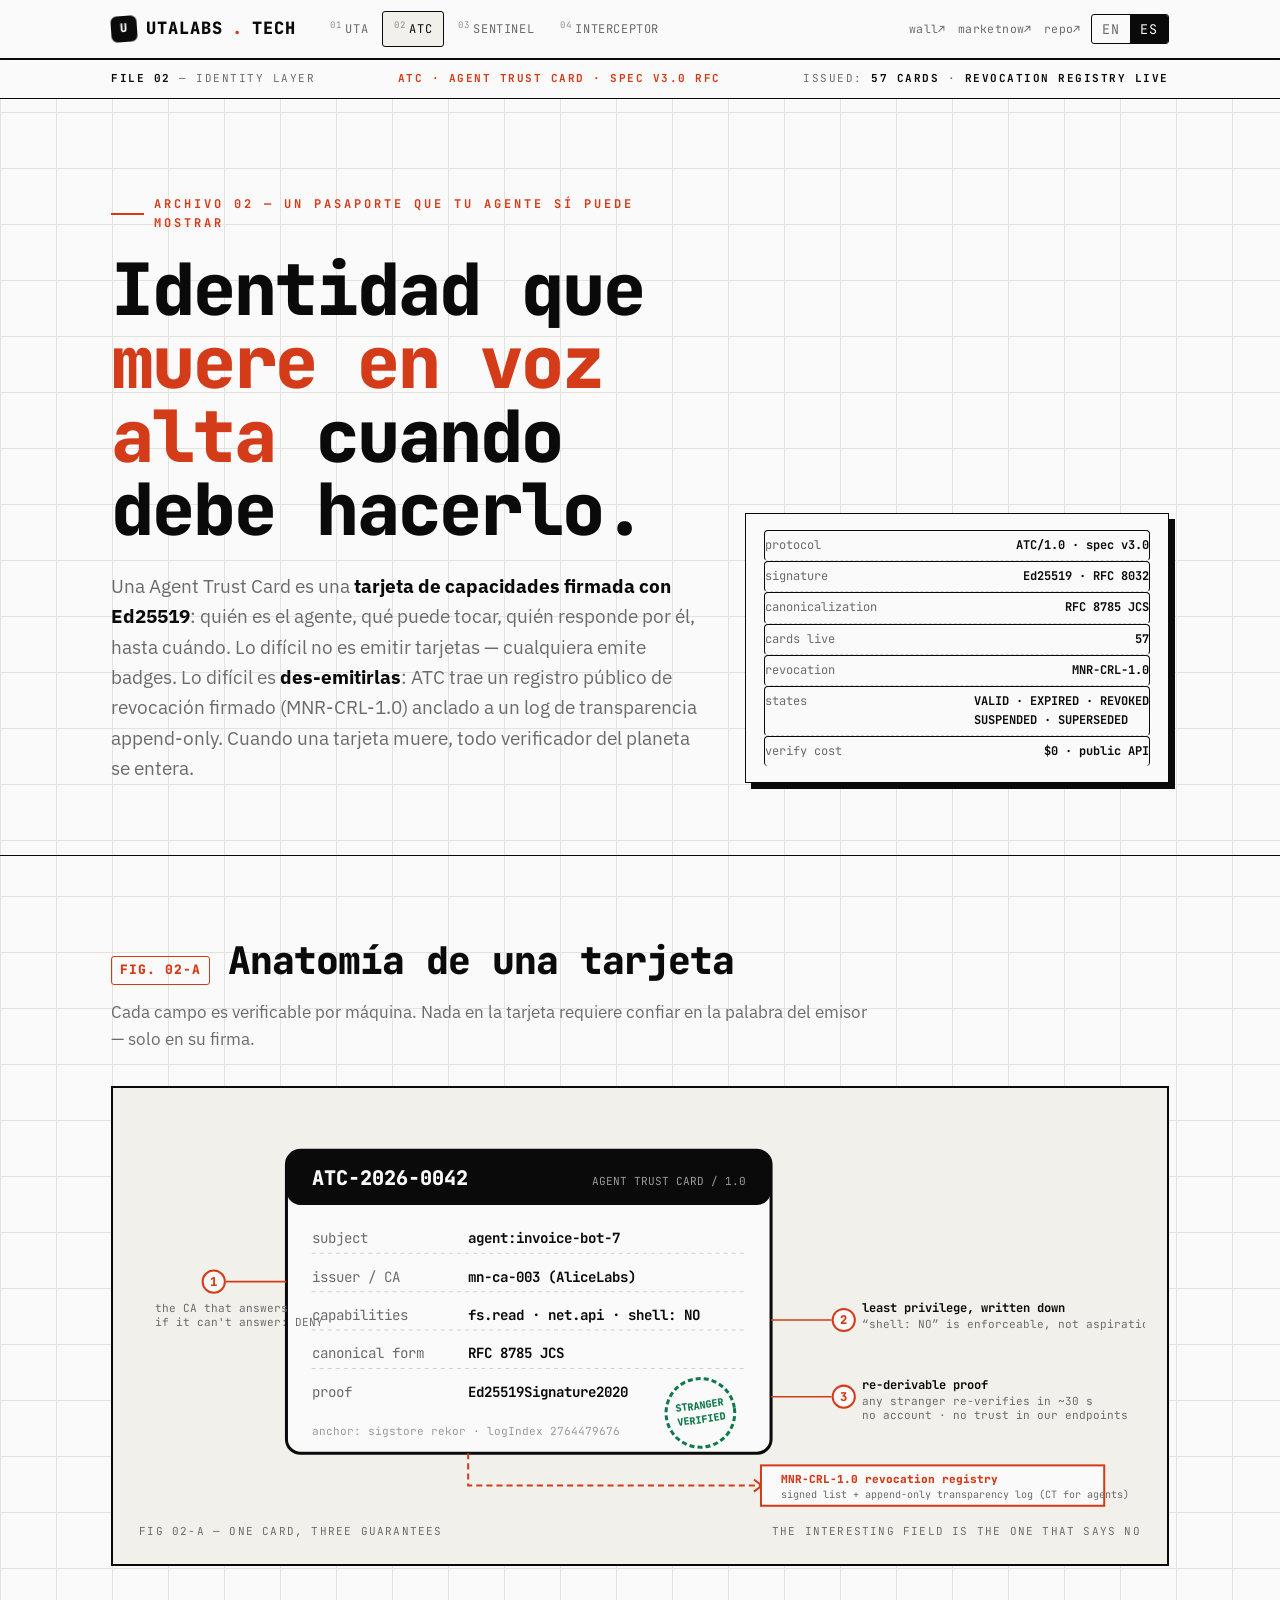
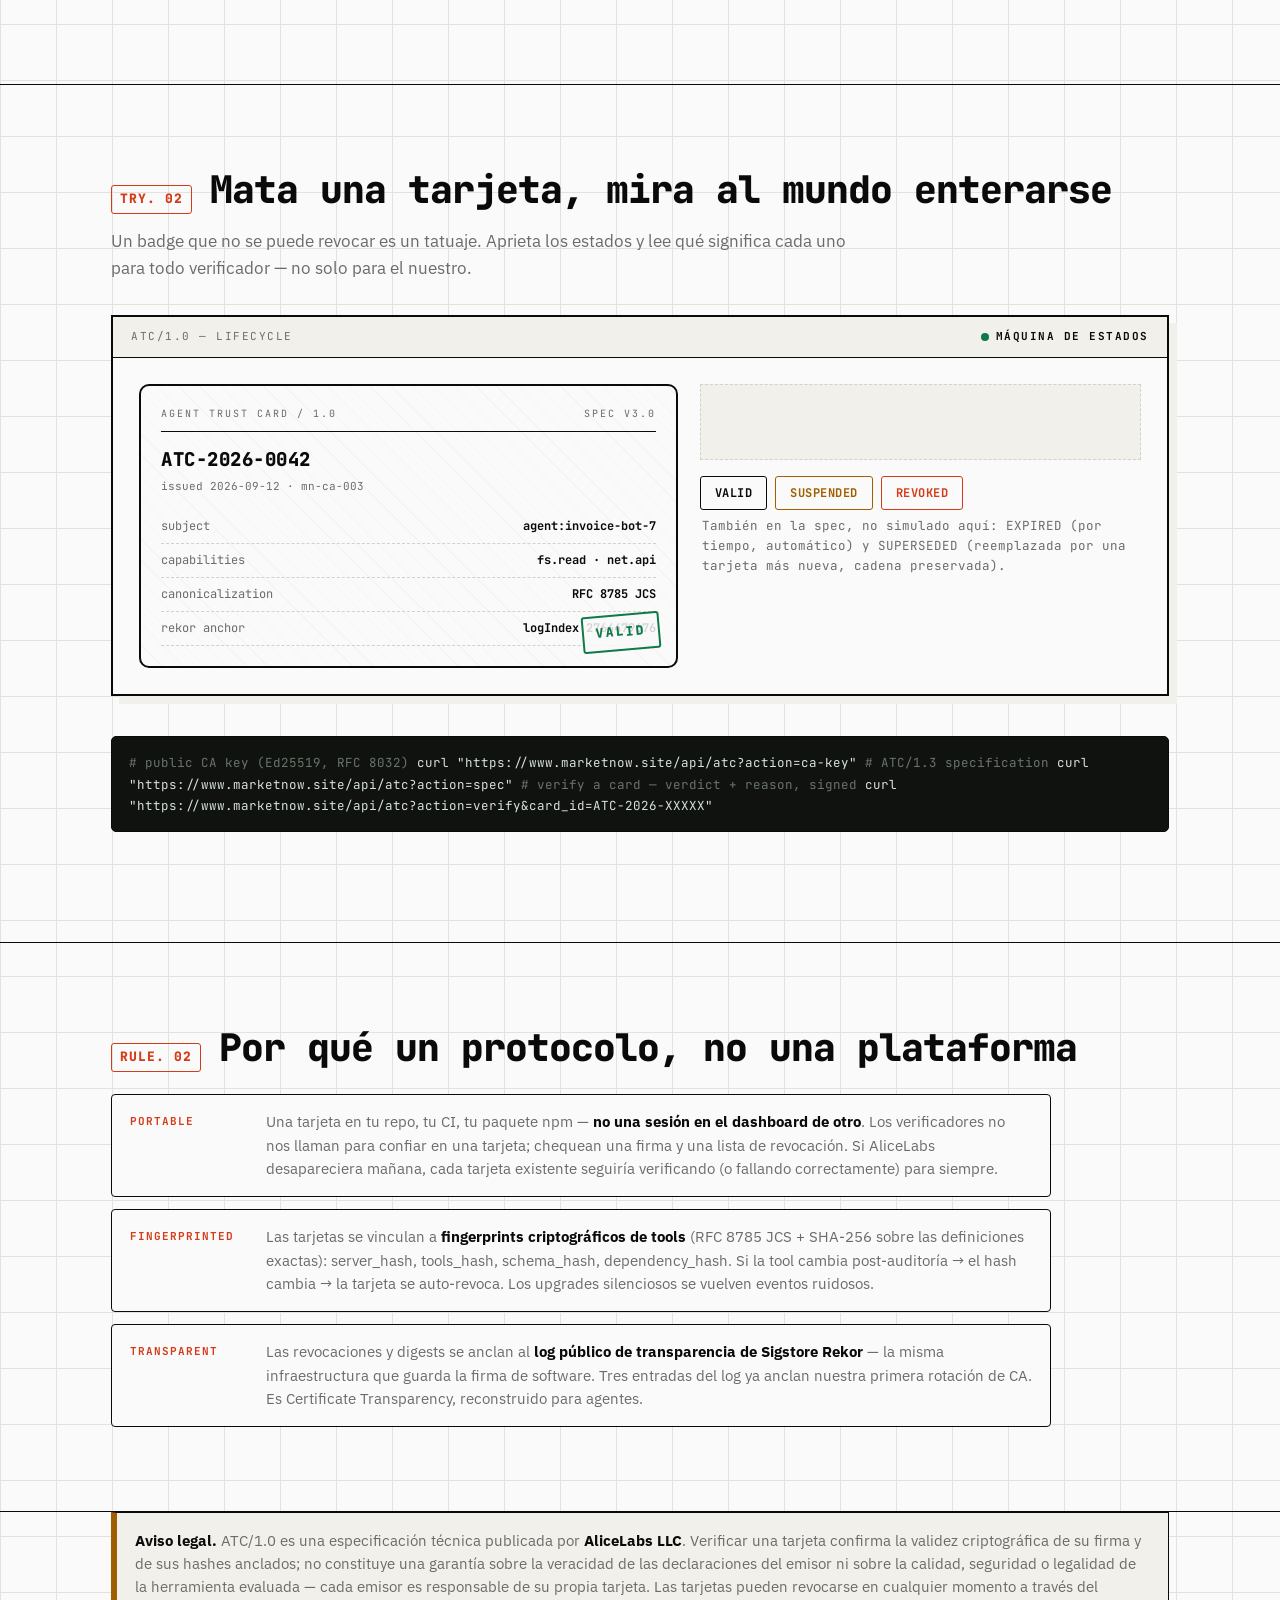
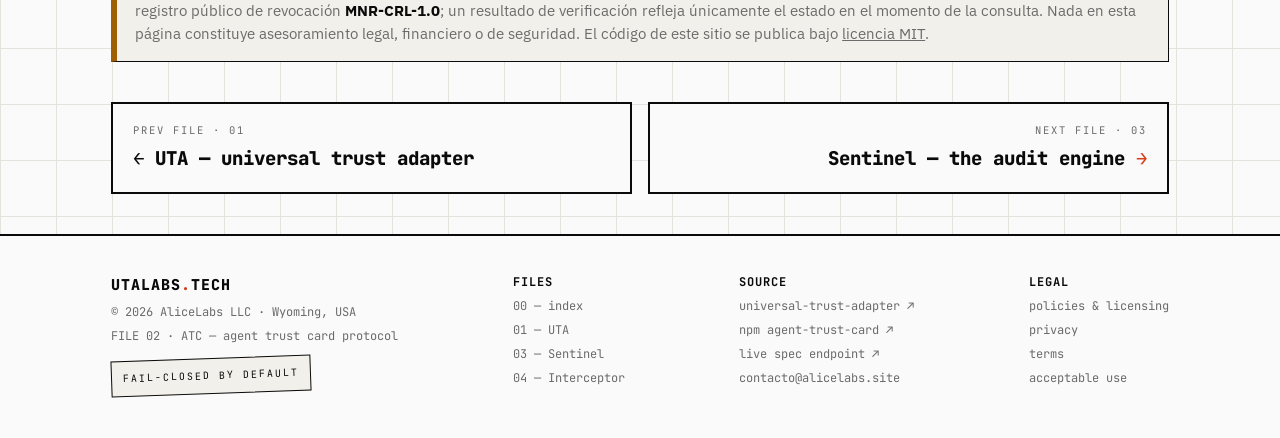
==== commit d5eb8447: "pol2b: añade aviso legal (disclaimer) a la página ATC" ====
--- a/atc/index.html
+++ b/atc/index.html
@@ -184,6 +184,14 @@
 </div>
 </div>
 </section>
+<!-- ============ AVISO LEGAL ============ -->
+<section>
+<div class="wrap">
+<div class="note amber">
+<b>Aviso legal.</b> ATC/1.0 es una especificación técnica publicada por <b>AliceLabs LLC</b>. Verificar una tarjeta confirma la validez criptográfica de su firma y de sus hashes anclados; no constituye una garantía sobre la veracidad de las declaraciones del emisor ni sobre la calidad, seguridad o legalidad de la herramienta evaluada — cada emisor es responsable de su propia tarjeta. Las tarjetas pueden revocarse en cualquier momento a través del registro público de revocación <b>MNR-CRL-1.0</b>; un resultado de verificación refleja únicamente el estado en el momento de la consulta. Nada en esta página constituye asesoramiento legal, financiero o de seguridad. El código de este sitio se publica bajo <a href="https://github.com/eddyflores100-lang/utalabs.tech/blob/main/LICENSE">licencia MIT</a>.
+</div>
+</div>
+</section>
 <!-- ============ NAV ============ -->
 <div class="wrap">
 <div class="filennav">
